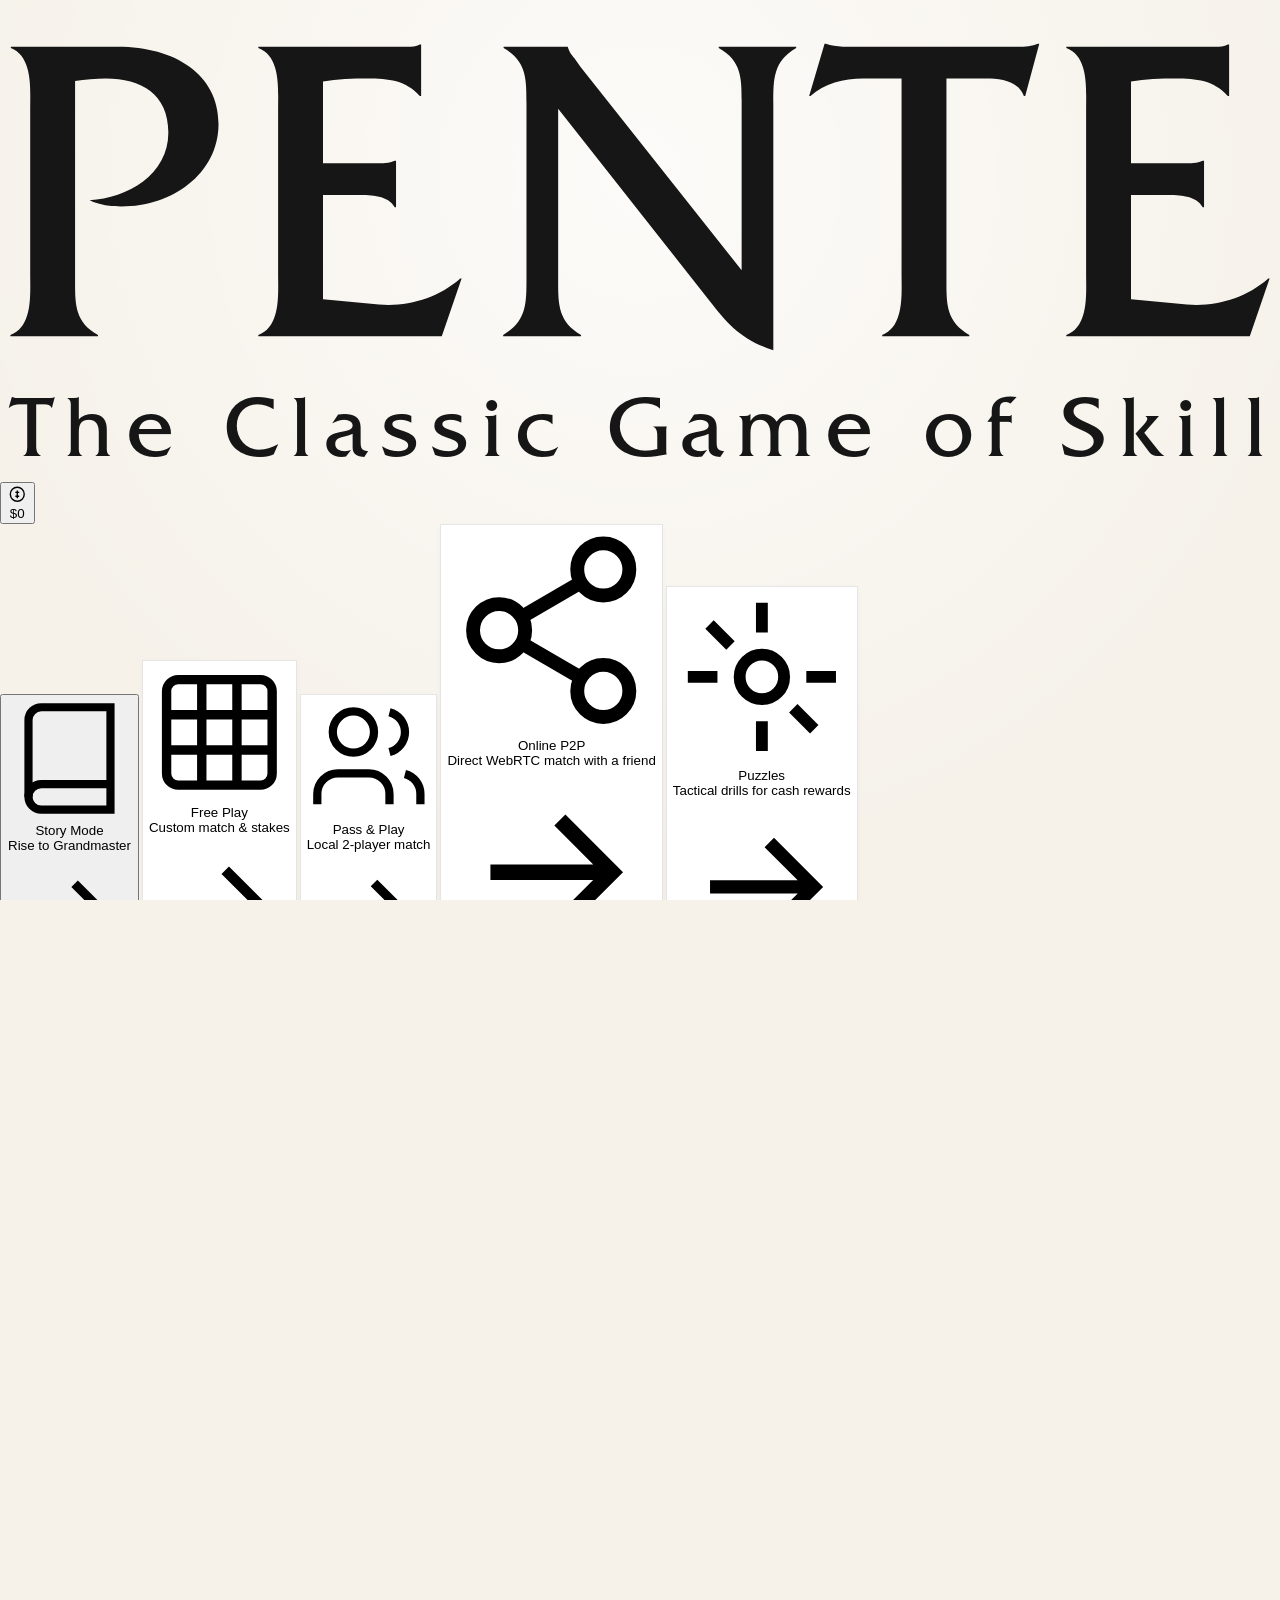
==== index.html @ 57a0c5a1 "Center tagline at logo width with slightly opened kerning" ====
<!DOCTYPE html>
<html lang="en">
<head>
  <meta charset="UTF-8" />
  <meta name="viewport" content="width=device-width, initial-scale=1.0, maximum-scale=1.0, user-scalable=no, viewport-fit=cover" />
  <title>Pente — 5-in-a-Row Strategy Game</title>
  <meta name="theme-color" content="#F6F2EA" />
  <meta name="mobile-web-app-capable" content="yes" />
  <meta name="apple-mobile-web-app-capable" content="yes" />
  <meta name="apple-mobile-web-app-status-bar-style" content="default" />
  <meta name="apple-mobile-web-app-title" content="Pente" />
  <link rel="manifest" href="./manifest.webmanifest" />
  <link rel="icon" type="image/png" sizes="192x192" href="./icons/icon-192.png" />
  <link rel="apple-touch-icon" sizes="180x180" href="./icons/apple-touch-icon.png" />
  <script src="https://cdn.tailwindcss.com/3.4.17"></script>
  <script src="https://unpkg.com/peerjs@1.5.4/dist/peerjs.min.js"></script>
  <link rel="preconnect" href="https://fonts.googleapis.com" />
  <link rel="preconnect" href="https://fonts.gstatic.com" crossorigin />
  <link href="https://fonts.googleapis.com/css2?family=Plus+Jakarta+Sans:wght@400;500;600;700&display=swap" rel="stylesheet" />
  <link rel="stylesheet" href="./styles/app.css" />
</head>
<body class="flex flex-col items-center justify-between">

  <!-- Home Menu Screen -->
  <div id="homeMenu" class="fixed inset-0 z-30 flex flex-col items-center justify-center p-5 overflow-y-auto">
    <div class="w-full max-w-md flex flex-col gap-6 my-auto">
      <div class="flex items-end justify-between pb-4 border-b border-[#161616]/10">
        <div class="inline-block">
          <h1 class="leading-none">
            <svg class="h-10 w-auto block text-[#161616]" viewBox="130 40 640 160" fill="currentColor" role="img" aria-label="PENTE">
              <path d="M135.42 44.87L135.42 45.53C146.42 49.93 145.1 65.99 145.1 75.89L145.1 158.83C145.1 168.73 146.42 185.01 135.2 188.97L135.2 189.63L178.98 189.63L178.98 188.97C167.32 182.37 167.54 173.57 167.54 161.25L167.54 62.03C172.6 61.15 177.66 60.71 182.94 60.71C200.54 60.71 214.18 68.41 214.18 87.77C214.18 108.89 193.72 120.55 174.8 121.65C179.86 124.07 185.36 124.73 190.86 124.73C215.72 124.73 239.26 108.67 239.26 83.37C239.26 58.73 217.48 44.87 188.88 44.87Z" />
              <path d="M291.5 119.01L307.78 119.01C314.6 119.01 323.84 118.79 327.36 125.17L328.02 125.17L328.02 101.85L327.36 101.85C324.72 103.17 321.2 103.17 317.68 103.17L291.5 103.17L291.5 62.25C298.54 60.93 306.24 60.71 313.94 60.71C324.06 60.71 333.08 61.59 339.9 69.51L340.56 69.51L340.56 43.77L339.9 43.77C337.04 45.31 333.3 44.87 329.56 44.87L259.16 44.87L259.16 45.53C270.38 49.71 269.06 65.77 269.06 75.89L269.06 158.83C269.06 168.73 270.38 185.01 259.16 188.97L259.16 189.63L350.9 189.63L360.8 160.81L360.14 160.81C349.14 170.49 333.96 175.11 319.44 173.79L291.5 171.15Z" />
              <path d="M409.08 75.89L484.54 171.59C494.22 184.13 501.04 191.39 516.66 196.67L516.66 73.25C516.66 60.93 516.66 52.13 528.1 45.53L528.1 44.87L489.38 44.87L489.38 45.53C501.04 52.13 500.82 60.93 500.82 73.25L500.82 156.63L420.3 54.99L417.22 50.59C415.68 48.83 414.8 47.73 413.92 45.09L413.92 44.87L381.8 44.87L381.8 45.53C393.24 52.13 393.24 60.93 393.24 73.25L393.24 161.03C393.24 173.35 393.24 182.15 381.58 188.97L381.58 189.63L420.52 189.63L420.52 188.97C408.86 182.15 409.08 173.35 409.08 161.03Z" />
              <path d="M603.22 60.71L623.02 60.71C630.28 60.71 639.08 61.81 641.94 69.51L642.6 69.51L649.64 43.33L648.98 43.33C646.12 44.65 642.6 44.87 638.86 44.87L551.3 44.87C548.44 44.43 545.58 44.43 542.94 43.33L542.28 43.33L534.58 69.51L535.24 69.51C542.06 63.13 551.96 60.71 561.42 60.71L580.78 60.71L580.78 158.83C580.78 168.73 582.1 184.79 571.1 188.97L571.1 189.63L614.66 189.63L614.66 188.97C603 182.15 603.22 173.57 603.22 161.03Z" />
              <path d="M695.5 119.01L711.78 119.01C718.6 119.01 727.84 118.79 731.36 125.17L732.02 125.17L732.02 101.85L731.36 101.85C728.72 103.17 725.2 103.17 721.68 103.17L695.5 103.17L695.5 62.25C702.54 60.93 710.24 60.71 717.94 60.71C728.06 60.71 737.08 61.59 743.9 69.51L744.56 69.51L744.56 43.77L743.9 43.77C741.04 45.31 737.3 44.87 733.56 44.87L663.16 44.87L663.16 45.53C674.38 49.71 673.06 65.77 673.06 75.89L673.06 158.83C673.06 168.73 674.38 185.01 663.16 188.97L663.16 189.63L754.9 189.63L764.8 160.81L764.14 160.81C753.14 170.49 737.96 175.11 723.44 173.79L695.5 171.15Z" />
            </svg>
          </h1>
          <svg class="w-full h-auto block mt-0.5 text-[#161616]" viewBox="0 0 640 46" aria-label="The Classic Game of Skill">
            <text x="320" y="35" text-anchor="middle" textLength="628" lengthAdjust="spacing" fill="currentColor" font-family="'Friz Quadrata Std', Georgia, serif" font-size="44" letter-spacing="1.2">The Classic Game of Skill</text>
          </svg>
        </div>
        <button id="btnHomeCoins" type="button" class="px-3.5 py-1.5 rounded-full bg-white border border-[#161616]/10 text-xs font-semibold text-[#161616] tabular-nums flex items-center gap-1.5 shadow-sm hover:border-[#161616]/25 transition">
          <svg class="w-3.5 h-3.5 text-[#B8873D]" viewBox="0 0 24 24" fill="none" stroke="currentColor" stroke-width="1.8"><circle cx="12" cy="12" r="9"/><path d="M12 7v10M9.5 9.5h5M9.5 14.5h5"/></svg>
          <span id="homeCoinsBalance">$0</span>
        </button>
      </div>

      <div class="grid grid-cols-1 gap-2.5">
        <button id="btnHomeStory" type="button" class="p-4 rounded-2xl bg-[#161616] text-white hover:bg-[#262626] text-left flex items-center justify-between gap-3 transition active:scale-[0.99] shadow-sm">
          <div class="flex items-center gap-3.5">
            <div class="w-10 h-10 rounded-xl bg-white/10 flex items-center justify-center shrink-0">
              <svg class="w-5 h-5" viewBox="0 0 24 24" fill="none" stroke="currentColor" stroke-width="1.6"><path d="M4 19.5A2.5 2.5 0 0 1 6.5 17H20"/><path d="M6.5 2H20v20H6.5A2.5 2.5 0 0 1 4 19.5v-15A2.5 2.5 0 0 1 6.5 2z"/></svg>
            </div>
            <div>
              <div class="text-sm font-semibold">Story Mode</div>
              <div class="text-xs text-white/65">Rise to Grandmaster</div>
            </div>
          </div>
          <svg class="w-4 h-4 text-white/70" viewBox="0 0 24 24" fill="none" stroke="currentColor" stroke-width="1.8"><path d="M5 12h14M13 6l6 6-6 6"/></svg>
        </button>

        <button id="btnHomeFreePlay" type="button" class="p-4 rounded-2xl editorial-card hover:border-[#161616]/25 text-left flex items-center justify-between gap-3 transition active:scale-[0.99]">
          <div class="flex items-center gap-3.5">
            <div class="w-10 h-10 rounded-xl bg-[#F6F2EA] border border-[#161616]/10 flex items-center justify-center shrink-0 text-[#161616]">
              <svg class="w-5 h-5" viewBox="0 0 24 24" fill="none" stroke="currentColor" stroke-width="1.6"><rect x="3" y="3" width="18" height="18" rx="2"/><path d="M9 3v18M15 3v18M3 9h18M3 15h18"/></svg>
            </div>
            <div>
              <div class="text-sm font-semibold text-[#161616]">Free Play</div>
              <div class="text-xs text-[#6E675F]">Custom match &amp; stakes</div>
            </div>
          </div>
          <svg class="w-4 h-4 text-[#6E675F]" viewBox="0 0 24 24" fill="none" stroke="currentColor" stroke-width="1.8"><path d="M5 12h14M13 6l6 6-6 6"/></svg>
        </button>

        <button id="btnHomeLocal2P" type="button" class="p-4 rounded-2xl editorial-card hover:border-[#161616]/25 text-left flex items-center justify-between gap-3 transition active:scale-[0.99]">
          <div class="flex items-center gap-3.5">
            <div class="w-10 h-10 rounded-xl bg-[#F6F2EA] border border-[#161616]/10 flex items-center justify-center shrink-0 text-[#161616]">
              <svg class="w-5 h-5" viewBox="0 0 24 24" fill="none" stroke="currentColor" stroke-width="1.6"><path d="M16 21v-2a4 4 0 0 0-4-4H6a4 4 0 0 0-4 4v2"/><circle cx="9" cy="7" r="4"/><path d="M22 21v-2a4 4 0 0 0-3-3.87"/><path d="M16 3.13a4 4 0 0 1 0 7.75"/></svg>
            </div>
            <div>
              <div class="text-sm font-semibold text-[#161616]">Pass &amp; Play</div>
              <div class="text-xs text-[#6E675F]">Local 2-player match</div>
            </div>
          </div>
          <svg class="w-4 h-4 text-[#6E675F]" viewBox="0 0 24 24" fill="none" stroke="currentColor" stroke-width="1.8"><path d="M5 12h14M13 6l6 6-6 6"/></svg>
        </button>

        <button id="btnHomeP2P" type="button" class="p-4 rounded-2xl editorial-card hover:border-[#161616]/25 text-left flex items-center justify-between gap-3 transition active:scale-[0.99]">
          <div class="flex items-center gap-3.5">
            <div class="w-10 h-10 rounded-xl bg-[#F6F2EA] border border-[#161616]/10 flex items-center justify-center shrink-0 text-[#161616]">
              <svg class="w-5 h-5" viewBox="0 0 24 24" fill="none" stroke="currentColor" stroke-width="1.6"><circle cx="18" cy="5" r="3"/><circle cx="6" cy="12" r="3"/><circle cx="18" cy="19" r="3"/><line x1="8.59" y1="13.51" x2="15.42" y2="17.49"/><line x1="15.41" y1="6.51" x2="8.59" y2="10.49"/></svg>
            </div>
            <div>
              <div class="text-sm font-semibold text-[#161616]">Online P2P</div>
              <div class="text-xs text-[#6E675F]">Direct WebRTC match with a friend</div>
            </div>
          </div>
          <svg class="w-4 h-4 text-[#6E675F]" viewBox="0 0 24 24" fill="none" stroke="currentColor" stroke-width="1.8"><path d="M5 12h14M13 6l6 6-6 6"/></svg>
        </button>

        <button id="btnHomePuzzles" type="button" class="p-4 rounded-2xl editorial-card hover:border-[#161616]/25 text-left flex items-center justify-between gap-3 transition active:scale-[0.99]">
          <div class="flex items-center gap-3.5">
            <div class="w-10 h-10 rounded-xl bg-[#F6F2EA] border border-[#161616]/10 flex items-center justify-center shrink-0 text-[#161616]">
              <svg class="w-5 h-5" viewBox="0 0 24 24" fill="none" stroke="currentColor" stroke-width="1.6"><circle cx="12" cy="12" r="3"/><path d="M12 2v4M12 18v4M4.93 4.93l2.83 2.83M16.24 16.24l2.83 2.83M2 12h4M18 12h4"/></svg>
            </div>
            <div>
              <div class="text-sm font-semibold text-[#161616]">Puzzles</div>
              <div class="text-xs text-[#6E675F]">Tactical drills for cash rewards</div>
            </div>
          </div>
          <svg class="w-4 h-4 text-[#6E675F]" viewBox="0 0 24 24" fill="none" stroke="currentColor" stroke-width="1.8"><path d="M5 12h14M13 6l6 6-6 6"/></svg>
        </button>

        <div class="grid grid-cols-2 gap-2.5">
          <button id="btnHomeShop" type="button" class="p-3.5 rounded-2xl editorial-card hover:border-[#161616]/25 text-left flex items-center gap-3 transition active:scale-[0.99]">
            <div class="w-9 h-9 rounded-xl bg-[#F6F2EA] border border-[#161616]/10 flex items-center justify-center shrink-0 text-[#161616]">
              <svg class="w-4 h-4" viewBox="0 0 24 24" fill="none" stroke="currentColor" stroke-width="1.6"><path d="M6 2L3 6v14a2 2 0 0 0 2 2h14a2 2 0 0 0 2-2V6l-3-4z"/><line x1="3" y1="6" x2="21" y2="6"/><path d="M16 10a4 4 0 0 1-8 0"/></svg>
            </div>
            <div class="min-w-0">
              <div class="text-sm font-semibold text-[#161616]">Store</div>
              <div class="text-xs text-[#6E675F] leading-snug">Beads &amp; boards</div>
            </div>
          </button>

          <button id="btnHomeAchievements" type="button" class="p-3.5 rounded-2xl editorial-card hover:border-[#161616]/25 text-left flex items-center gap-3 transition active:scale-[0.99]">
            <div class="w-9 h-9 rounded-xl bg-[#F6F2EA] border border-[#161616]/10 flex items-center justify-center shrink-0 text-[#161616]">
              <svg class="w-4 h-4" viewBox="0 0 24 24" fill="none" stroke="currentColor" stroke-width="1.6"><path d="M6 9H4.5a2.5 2.5 0 0 1 0-5H6M18 9h1.5a2.5 2.5 0 0 0 0-5H18"/><path d="M4 22h16"/><path d="M10 14.66V17c0 .55-.47.98-.97 1.21C7.85 18.75 7 20.24 7 22"/><path d="M14 14.66V17c0 .55.47.98.97 1.21C16.15 18.75 17 20.24 17 22"/><path d="M18 2H6v7a6 6 0 0 0 12 0V2Z"/></svg>
            </div>
            <div class="min-w-0">
              <div class="text-sm font-semibold text-[#161616]">Trophies</div>
              <div class="text-xs text-[#6E675F] leading-snug tabular-nums"><span id="homeAchCount">0/11</span> unlocked</div>
            </div>
          </button>
        </div>
      </div>

      <div class="flex items-center justify-center gap-4 pt-1 text-xs text-[#6E675F]">
        <button id="btnHomeRulesets" type="button" class="hover:text-[#161616] underline underline-offset-4">Optional Rulesets</button>
        <span>·</span>
        <button id="btnHomeRules" type="button" class="hover:text-[#161616] underline underline-offset-4">How to Play</button>
      </div>
    </div>
  </div>

  <!-- Main App Shell -->
  <div id="appShell" class="w-full max-w-xl h-[100dvh] flex flex-col justify-between px-4 pt-3 pb-3 sm:px-5 sm:py-4 gap-2">

    <!-- Editorial Header + Glass 5-Pip Capture Bar -->
    <header class="flex flex-col gap-2 shrink-0">
      <div class="flex items-center justify-between gap-2 pb-2 border-b border-[#161616]/10">
        <div class="flex items-center gap-2.5 min-w-0">
          <button id="btnGoHome" type="button" title="Home Menu" class="h-8 w-8 rounded-full bg-white border border-[#161616]/10 hover:border-[#161616]/30 flex items-center justify-center text-[#161616] active:scale-95 transition shrink-0">
            <svg class="w-4 h-4" viewBox="0 0 24 24" fill="none" stroke="currentColor" stroke-width="1.8"><path d="M15 18l-6-6 6-6"/></svg>
          </button>
          <svg class="h-6 w-auto block text-[#161616] shrink-0" viewBox="130 40 640 160" fill="currentColor" role="img" aria-label="PENTE">
            <path d="M135.42 44.87L135.42 45.53C146.42 49.93 145.1 65.99 145.1 75.89L145.1 158.83C145.1 168.73 146.42 185.01 135.2 188.97L135.2 189.63L178.98 189.63L178.98 188.97C167.32 182.37 167.54 173.57 167.54 161.25L167.54 62.03C172.6 61.15 177.66 60.71 182.94 60.71C200.54 60.71 214.18 68.41 214.18 87.77C214.18 108.89 193.72 120.55 174.8 121.65C179.86 124.07 185.36 124.73 190.86 124.73C215.72 124.73 239.26 108.67 239.26 83.37C239.26 58.73 217.48 44.87 188.88 44.87Z" />
            <path d="M291.5 119.01L307.78 119.01C314.6 119.01 323.84 118.79 327.36 125.17L328.02 125.17L328.02 101.85L327.36 101.85C324.72 103.17 321.2 103.17 317.68 103.17L291.5 103.17L291.5 62.25C298.54 60.93 306.24 60.71 313.94 60.71C324.06 60.71 333.08 61.59 339.9 69.51L340.56 69.51L340.56 43.77L339.9 43.77C337.04 45.31 333.3 44.87 329.56 44.87L259.16 44.87L259.16 45.53C270.38 49.71 269.06 65.77 269.06 75.89L269.06 158.83C269.06 168.73 270.38 185.01 259.16 188.97L259.16 189.63L350.9 189.63L360.8 160.81L360.14 160.81C349.14 170.49 333.96 175.11 319.44 173.79L291.5 171.15Z" />
            <path d="M409.08 75.89L484.54 171.59C494.22 184.13 501.04 191.39 516.66 196.67L516.66 73.25C516.66 60.93 516.66 52.13 528.1 45.53L528.1 44.87L489.38 44.87L489.38 45.53C501.04 52.13 500.82 60.93 500.82 73.25L500.82 156.63L420.3 54.99L417.22 50.59C415.68 48.83 414.8 47.73 413.92 45.09L413.92 44.87L381.8 44.87L381.8 45.53C393.24 52.13 393.24 60.93 393.24 73.25L393.24 161.03C393.24 173.35 393.24 182.15 381.58 188.97L381.58 189.63L420.52 189.63L420.52 188.97C408.86 182.15 409.08 173.35 409.08 161.03Z" />
            <path d="M603.22 60.71L623.02 60.71C630.28 60.71 639.08 61.81 641.94 69.51L642.6 69.51L649.64 43.33L648.98 43.33C646.12 44.65 642.6 44.87 638.86 44.87L551.3 44.87C548.44 44.43 545.58 44.43 542.94 43.33L542.28 43.33L534.58 69.51L535.24 69.51C542.06 63.13 551.96 60.71 561.42 60.71L580.78 60.71L580.78 158.83C580.78 168.73 582.1 184.79 571.1 188.97L571.1 189.63L614.66 189.63L614.66 188.97C603 182.15 603.22 173.57 603.22 161.03Z" />
            <path d="M695.5 119.01L711.78 119.01C718.6 119.01 727.84 118.79 731.36 125.17L732.02 125.17L732.02 101.85L731.36 101.85C728.72 103.17 725.2 103.17 721.68 103.17L695.5 103.17L695.5 62.25C702.54 60.93 710.24 60.71 717.94 60.71C728.06 60.71 737.08 61.59 743.9 69.51L744.56 69.51L744.56 43.77L743.9 43.77C741.04 45.31 737.3 44.87 733.56 44.87L663.16 44.87L663.16 45.53C674.38 49.71 673.06 65.77 673.06 75.89L673.06 158.83C673.06 168.73 674.38 185.01 663.16 188.97L663.16 189.63L754.9 189.63L764.8 160.81L764.14 160.81C753.14 170.49 737.96 175.11 723.44 173.79L695.5 171.15Z" />
          </svg>
        </div>

        <div class="flex items-center gap-2 shrink-0">
          <span class="text-xs font-medium tracking-wider text-[#6E675F] uppercase tabular-nums">MOVE <span id="moveCountBadge">1</span></span>
          <button id="btnShop" type="button" title="Store" class="h-7 px-2.5 rounded-full bg-white border border-[#161616]/10 hover:border-[#161616]/25 text-xs font-semibold text-[#161616] tabular-nums flex items-center gap-1 transition">
            <span id="pointsBalance">$0</span>
          </button>
          <button id="btnSettings" type="button" title="Options &amp; Rules" class="h-8 w-8 rounded-full bg-white border border-[#161616]/10 hover:border-[#161616]/30 flex items-center justify-center text-[#161616] transition">
            <svg class="w-4 h-4" viewBox="0 0 24 24" fill="none" stroke="currentColor" stroke-width="1.7"><circle cx="12" cy="12" r="3"/><path d="M19.4 15a1.65 1.65 0 0 0 .33 1.82l.06.06a2 2 0 1 1-2.83 2.83l-.06-.06a1.65 1.65 0 0 0-1.82-.33 1.65 1.65 0 0 0-1 1.51V21a2 2 0 1 1-4 0v-.09A1.65 1.65 0 0 0 9 19.4a1.65 1.65 0 0 0-1.82.33l-.06.06a2 2 0 1 1-2.83-2.83l.06-.06a1.65 1.65 0 0 0 .33-1.82 1.65 1.65 0 0 0-1.51-1H3a2 2 0 1 1 0-4h.09A1.65 1.65 0 0 0 4.6 9a1.65 1.65 0 0 0-.33-1.82l-.06-.06a2 2 0 1 1 2.83-2.83l.06.06a1.65 1.65 0 0 0 1.82.33H9a1.65 1.65 0 0 0 1-1.51V3a2 2 0 1 1 4 0v.09a1.65 1.65 0 0 0 1 1.51 1.65 1.65 0 0 0 1.82-.33l.06-.06a2 2 0 1 1 2.83 2.83l-.06.06a1.65 1.65 0 0 0-.33 1.82V9a1.65 1.65 0 0 0 1.51 1H21a2 2 0 1 1 0 4h-.09a1.65 1.65 0 0 0-1.51 1z"/></svg>
          </button>
          <button id="btnStory" type="button" class="hidden">Story</button>
          <button id="btnRules" type="button" class="hidden">Rules</button>
        </div>
      </div>

      <!-- Clean Glass 5-Pip Capture Bar -->
      <div id="matchPlayersStrip" class="flex items-center justify-between gap-2 py-0.5">
        <div id="cardHuman" class="flex items-center gap-2 transition-opacity">
          <div id="humanStoneBadge" class="w-3.5 h-3.5 rounded-full shrink-0 border border-black/15 shadow-sm"></div>
          <span id="humanNameLabel" class="text-xs font-semibold text-[#161616]">You</span>
          <span id="humanTurnTag" class="hidden w-1.5 h-1.5 rounded-full bg-emerald-600"></span>
          <div id="humanPips" class="flex items-center gap-1 shrink-0"></div>
          <span class="text-xs font-medium text-[#6E675F] tabular-nums"><span id="humanCapCount">0</span>/5</span>
        </div>

        <div id="cardAI" class="flex items-center gap-2 transition-opacity">
          <div id="aiPips" class="flex items-center gap-1 shrink-0"></div>
          <span class="text-xs font-medium text-[#6E675F] tabular-nums"><span id="aiCapCount">0</span>/5</span>
          <span id="aiTurnTag" class="hidden w-1.5 h-1.5 rounded-full bg-amber-600"></span>
          <div id="aiStoneBadge" class="w-3.5 h-3.5 rounded-full shrink-0 border border-black/15 shadow-sm"></div>
          <span id="aiNameLabel" class="text-xs font-semibold text-[#161616] truncate max-w-[72px]">Jake</span>
          <img id="aiAvatarImg" src="" alt="Opponent" class="w-6 h-6 rounded-full object-cover border border-[#161616]/15 shrink-0" />
        </div>
      </div>

      <!-- Compact Match Subtitle & Dialogue -->
      <div id="aiDialogueBox" class="flex items-center justify-between gap-2 text-[11px] text-[#6E675F] leading-snug px-0.5">
        <div class="truncate"><span id="aiDialogueSpeaker" class="font-semibold text-[#161616]">Jake:</span> <span id="aiDialogueText">"Let's play!"</span></div>
        <span id="modeSubtitle" class="shrink-0 font-medium text-[#6E675F]">vs Jake</span>
      </div>

      <!-- Story Chapter Banner -->
      <div id="storyBanner" class="hidden px-3 py-1.5 rounded-xl bg-white border border-[#161616]/10 flex items-center justify-between gap-2">
        <div class="flex items-center gap-2 min-w-0">
          <span id="storyChapterBadge" class="text-[11px] font-bold uppercase tracking-wider px-2 py-0.5 rounded-full bg-[#161616] text-white shrink-0">Ch. 1</span>
          <span id="storyChapterTitle" class="text-xs font-semibold text-[#161616] truncate"></span>
          <span id="storyChapterLine" class="hidden"></span>
        </div>
        <button id="btnExitStory" type="button" class="text-[11px] font-medium text-[#6E675F] hover:text-[#161616] shrink-0">Exit</button>
      </div>

      <!-- Puzzle Mode Bar -->
      <div id="puzzleBar" class="hidden px-3 py-2 rounded-xl bg-white border border-[#161616]/10 flex items-center justify-between gap-2">
        <div class="min-w-0">
          <div id="puzzleBarTitle" class="text-xs font-semibold text-[#161616]">Puzzle</div>
          <div id="puzzleBarPrompt" class="text-xs text-[#6E675F] leading-snug">Find the winning move.</div>
        </div>
        <button id="btnOpenPuzzleList" type="button" class="px-2.5 py-1 rounded-lg bg-[#161616] text-white text-xs font-medium shrink-0">Puzzles</button>
      </div>

      <!-- Mentor Coach Panel -->
      <div id="mentorPanel" class="hidden px-3 py-2 rounded-xl bg-white border border-[#161616]/10 flex items-center justify-between gap-2">
        <div class="min-w-0">
          <div class="flex items-center gap-1.5">
            <span id="mentorLevelBadge" class="text-[10px] font-bold uppercase tracking-wider px-1.5 py-0.5 rounded bg-[#EDE7DC] text-[#161616]">Coach</span>
            <span id="mentorHeadline" class="text-xs font-semibold text-[#161616] truncate">Coach Active</span>
          </div>
          <p id="mentorAdvice" class="text-xs text-[#6E675F] leading-snug mt-0.5">Tap an intersection to see feedback.</p>
        </div>
        <div class="flex items-center gap-1.5 shrink-0">
          <button id="btnMentorOverlay" type="button" class="px-2 py-1 rounded-lg bg-[#F6F2EA] border border-[#161616]/10 text-[11px] font-medium text-[#161616]">Hide ★</button>
          <button id="btnMentorDrill" type="button" class="px-2 py-1 rounded-lg bg-[#161616] text-white text-[11px] font-medium">Drill</button>
        </div>
      </div>
    </header>

    <!-- Board Viewport (Hero) -->
    <main id="boardContainer" class="flex-1 min-h-0 flex items-center justify-center relative">
      <div id="boardWrapper" class="board-wrapper">
        <canvas id="penteCanvas"></canvas>
      </div>

      <!-- Floating Status Toast -->
      <div id="statusToast" class="pointer-events-none absolute top-2 left-1/2 -translate-x-1/2 px-3.5 py-1.5 rounded-full bg-[#161616]/90 text-white text-xs font-medium shadow-lg opacity-0 transition-opacity duration-200 whitespace-nowrap">
        Ready
      </div>
    </main>

    <!-- Footer: Confirm Bar + Floating Pill Dock -->
    <footer class="shrink-0 flex flex-col items-center gap-2 pb-0.5">
      <div id="confirmBar" class="hidden w-full items-center justify-between gap-2 bg-white border border-[#161616]/12 rounded-2xl px-3.5 py-2 shadow-sm">
        <span id="confirmCoordLabel" class="text-xs font-medium text-[#161616] tabular-nums">Selected: J10</span>
        <div class="flex items-center gap-2">
          <button id="btnCancelPreview" type="button" class="px-3 py-1.5 rounded-full bg-[#F6F2EA] text-xs font-medium text-[#161616]">Cancel</button>
          <button id="btnConfirmMove" type="button" class="px-4 py-1.5 rounded-full bg-[#161616] text-xs font-semibold text-white">Place Bead</button>
        </div>
      </div>

      <div class="floating-dock w-full max-w-md rounded-full px-3 py-1.5 flex items-center justify-between gap-1">
        <button id="btnUndo" type="button" class="flex-1 py-1.5 rounded-full hover:bg-[#F6F2EA] disabled:opacity-35 flex flex-col items-center justify-center gap-0.5 text-[#161616] transition active:scale-95">
          <svg class="w-4 h-4" viewBox="0 0 24 24" fill="none" stroke="currentColor" stroke-width="1.7"><path d="M9 14L4 9l5-5"/><path d="M4 9h10.5a5.5 5.5 0 0 1 5.5 5.5v0a5.5 5.5 0 0 1-5.5 5.5H11"/></svg>
          <span class="text-[11px] font-medium leading-none">Undo</span>
        </button>

        <button id="btnHint" type="button" class="flex-1 py-1.5 rounded-full hover:bg-[#F6F2EA] disabled:opacity-35 flex flex-col items-center justify-center gap-0.5 text-[#161616] transition active:scale-95">
          <svg class="w-4 h-4" viewBox="0 0 24 24" fill="none" stroke="currentColor" stroke-width="1.7"><path d="M9 18h6M10 22h4M12 2a7 7 0 0 0-4 12.75c.65.47 1 1.2 1 2v.25h6v-.25c0-.8.35-1.53 1-2A7 7 0 0 0 12 2z"/></svg>
          <span class="text-[11px] font-medium leading-none">Hint</span>
        </button>

        <button id="btnZoom" type="button" class="flex-1 py-1.5 rounded-full hover:bg-[#F6F2EA] flex flex-col items-center justify-center gap-0.5 text-[#161616] transition active:scale-95">
          <svg id="zoomIcon" class="w-4 h-4" viewBox="0 0 24 24" fill="none" stroke="currentColor" stroke-width="1.7"><circle cx="11" cy="11" r="7"/><path d="m21 21-4.35-4.35M11 8v6M8 11h6"/></svg>
          <span class="text-[11px] font-medium leading-none">Zoom <span id="zoomLabel" class="hidden">1×</span></span>
        </button>

        <button id="btnMentor" type="button" class="flex-1 py-1.5 rounded-full hover:bg-[#F6F2EA] flex flex-col items-center justify-center gap-0.5 text-[#161616] transition active:scale-95">
          <svg class="w-4 h-4" viewBox="0 0 24 24" fill="none" stroke="currentColor" stroke-width="1.7"><path d="M21 11.5a8.38 8.38 0 0 1-.9 3.8 8.5 8.5 0 0 1-7.6 4.7 8.38 8.38 0 0 1-3.8-.9L3 21l1.9-5.7a8.38 8.38 0 0 1-.9-3.8 8.5 8.5 0 0 1 4.7-7.6 8.38 8.38 0 0 1 3.8-.9h.5a8.48 8.48 0 0 1 8 8v.5z"/></svg>
          <span class="text-[11px] font-medium leading-none">Coach</span>
        </button>

        <button id="btnNewGame" type="button" class="px-5 py-2.5 rounded-full bg-[#161616] hover:bg-[#2C2C2C] text-white text-xs font-semibold transition active:scale-95 shrink-0">
          New
        </button>
      </div>
    </footer>
  </div>

  <!-- Game Over Modal -->
  <div id="gameOverModal" class="hidden fixed inset-0 z-40 modal-backdrop items-center justify-center p-4">
    <div class="w-full max-w-sm modal-sheet rounded-3xl p-6 text-center space-y-4">
      <div id="winBadgeIcon" class="text-2xl font-display text-[#161616]"></div>
      <div>
        <h2 id="winTitle" class="font-display text-2xl font-bold text-[#161616]">Victory</h2>
        <p id="winReason" class="text-xs text-[#6E675F] mt-1"></p>
      </div>
      <div id="winQuoteBox" class="flex items-center gap-3 p-3 rounded-2xl bg-white border border-[#161616]/10 text-left">
        <img id="winAvatarImg" src="" alt="Opponent" class="w-10 h-10 rounded-full object-cover border border-[#161616]/15 shrink-0" />
        <p id="winCharQuote" class="text-xs italic text-[#3F3A34] leading-snug"></p>
      </div>
      <div class="grid grid-cols-3 gap-2 text-center">
        <div class="p-2.5 rounded-xl bg-white border border-[#161616]/10">
          <div class="text-[11px] text-[#6E675F]">Moves</div>
          <div id="statMoves" class="text-base font-bold text-[#161616] tabular-nums mt-0.5">0</div>
        </div>
        <div class="p-2.5 rounded-xl bg-white border border-[#161616]/10">
          <div class="text-[11px] text-[#6E675F]">Your Caps</div>
          <div id="statHumanCaps" class="text-base font-bold text-[#161616] tabular-nums mt-0.5">0</div>
        </div>
        <div class="p-2.5 rounded-xl bg-white border border-[#161616]/10">
          <div class="text-[11px] text-[#6E675F]">Opp Caps</div>
          <div id="statAICaps" class="text-base font-bold text-[#161616] tabular-nums mt-0.5">0</div>
        </div>
      </div>
      <div class="flex items-center gap-2 pt-1">
        <button id="btnReviewBoard" type="button" class="h-10 px-3.5 rounded-full bg-white border border-[#161616]/15 text-xs font-semibold text-[#161616]">Board</button>
        <button id="btnPlayAgain" type="button" class="flex-1 h-10 rounded-full bg-white border border-[#161616]/15 text-xs font-semibold text-[#161616]">Rematch</button>
        <button id="btnBackToProgress" type="button" class="flex-1 h-10 rounded-full bg-[#161616] text-xs font-semibold text-white">Menu</button>
        <button id="btnNextChapter" type="button" class="hidden"></button>
      </div>
    </div>
  </div>

  <!-- Match Setup Modal -->
  <div id="setupModal" class="hidden fixed inset-0 z-40 modal-backdrop items-center justify-center p-4">
    <div class="w-full max-w-md max-h-[90dvh] modal-sheet rounded-3xl p-5 flex flex-col gap-4 overflow-y-auto scroll-thin">
      <div class="flex items-center justify-between">
        <h2 class="font-display text-xl font-bold text-[#161616]">Match Setup</h2>
        <button id="btnCloseSetup" type="button" class="w-8 h-8 rounded-full bg-white border border-[#161616]/10 text-[#161616] flex items-center justify-center">✕</button>
      </div>

      <div class="space-y-2">
        <div class="text-xs font-semibold uppercase tracking-wider text-[#6E675F]">Opponent</div>
        <div id="aiTierList" class="grid grid-cols-1 gap-2">
          <button type="button" data-tier="novice" class="ai-tier-btn p-3 rounded-xl border border-[#161616]/10 bg-white text-left flex items-center justify-between transition">
            <div>
              <div class="text-xs font-semibold text-[#161616]">Jake · Novice</div>
              <div class="text-xs text-[#6E675F]">Assistant Dishwasher</div>
            </div>
            <span class="rounded-full px-2.5 py-0.5 text-[11px] font-semibold bg-[#F6F2EA] text-[#161616]">+$25 / -$10</span>
          </button>
          <button type="button" data-tier="amateur" class="ai-tier-btn p-3 rounded-xl border border-[#161616]/10 bg-white text-left flex items-center justify-between transition">
            <div>
              <div class="text-xs font-semibold text-[#161616]">Danny · Amateur</div>
              <div class="text-xs text-[#6E675F]">Campus Regular</div>
            </div>
            <span class="rounded-full px-2.5 py-0.5 text-[11px] font-semibold bg-[#F6F2EA] text-[#161616]">Unlock $75</span>
          </button>
          <button type="button" data-tier="club" class="ai-tier-btn p-3 rounded-xl border border-[#161616]/10 bg-white text-left flex items-center justify-between transition">
            <div>
              <div class="text-xs font-semibold text-[#161616]">Clara · Club</div>
              <div class="text-xs text-[#6E675F]">Parlor Strategist</div>
            </div>
            <span class="rounded-full px-2.5 py-0.5 text-[11px] font-semibold bg-[#F6F2EA] text-[#161616]">Unlock $150</span>
          </button>
          <button type="button" data-tier="expert" class="ai-tier-btn p-3 rounded-xl border border-[#161616]/10 bg-white text-left flex items-center justify-between transition">
            <div>
              <div class="text-xs font-semibold text-[#161616]">Viktor · Expert</div>
              <div class="text-xs text-[#6E675F]">Regional Finalist</div>
            </div>
            <span class="rounded-full px-2.5 py-0.5 text-[11px] font-semibold bg-[#F6F2EA] text-[#161616]">Unlock $280</span>
          </button>
          <button type="button" data-tier="master" class="ai-tier-btn p-3 rounded-xl border border-[#161616]/10 bg-white text-left flex items-center justify-between transition">
            <div>
              <div class="text-xs font-semibold text-[#161616]">Elena · Grandmaster</div>
              <div class="text-xs text-[#6E675F]">World Champion</div>
            </div>
            <span class="rounded-full px-2.5 py-0.5 text-[11px] font-semibold bg-[#F6F2EA] text-[#161616]">Unlock $450</span>
          </button>
        </div>
      </div>

      <div class="space-y-2">
        <div class="text-xs font-semibold uppercase tracking-wider text-[#6E675F]">Your Color</div>
        <div class="grid grid-cols-2 gap-2">
          <button id="btnSideBlack" type="button" class="p-2.5 rounded-xl border border-[#161616] bg-[#EDE7DC] text-xs font-semibold text-[#161616]">Player 1 (First)</button>
          <button id="btnSideWhite" type="button" class="p-2.5 rounded-xl border border-[#161616]/10 bg-white text-xs font-semibold text-[#161616]">Player 2 (Second)</button>
        </div>
      </div>

      <div class="space-y-2 text-xs">
        <div class="text-xs font-semibold uppercase tracking-wider text-[#6E675F]">Options &amp; Rulesets</div>
        <label class="flex items-center justify-between p-2.5 rounded-xl bg-white border border-[#161616]/10 cursor-pointer">
          <span class="font-medium text-[#161616]">Coach Hints</span>
          <input id="chkMentorMode" type="checkbox" class="accent-[#161616] w-4 h-4" />
        </label>
        <label class="flex items-center justify-between p-2.5 rounded-xl bg-white border border-[#161616]/10 cursor-pointer">
          <span class="font-medium text-[#161616]">Confirm Before Placing</span>
          <input id="chkConfirmMode" type="checkbox" class="accent-[#161616] w-4 h-4" />
        </label>
        <label class="flex items-center justify-between p-2.5 rounded-xl bg-white border border-[#161616]/10 cursor-pointer">
          <span class="font-medium text-[#161616]">Tournament Opening Rule</span>
          <input id="chkTournament" type="checkbox" class="accent-[#161616] w-4 h-4" />
        </label>
        <label class="flex items-center justify-between p-2.5 rounded-xl bg-white border border-[#161616]/10 cursor-pointer">
          <span class="font-medium text-[#161616]">Adjacent Placement Only</span>
          <input id="chkAdjacentOnly" type="checkbox" class="accent-[#161616] w-4 h-4" />
        </label>
        <label class="flex items-center justify-between p-2.5 rounded-xl bg-white border border-[#161616]/10 cursor-pointer">
          <span class="font-medium text-[#161616]">Keryo-Pente (2 or 3 Captures)</span>
          <input id="chkKeryo" type="checkbox" class="accent-[#161616] w-4 h-4" />
        </label>
        <label class="flex items-center justify-between p-2.5 rounded-xl bg-white border border-[#161616]/10 cursor-pointer">
          <span class="font-medium text-[#161616]">Gomoku (No Captures)</span>
          <input id="chkNoCaptures" type="checkbox" class="accent-[#161616] w-4 h-4" />
        </label>
      </div>

      <div class="flex items-center justify-between gap-2 pt-1">
        <button id="btnSound" type="button" class="px-3.5 py-2 rounded-full bg-white border border-[#161616]/15 text-xs font-medium text-[#161616]">Sound: On</button>
        <button id="btnSetupRules" type="button" class="px-3.5 py-2 rounded-full bg-white border border-[#161616]/15 text-xs font-medium text-[#161616]">Rules</button>
        <button id="btnApplyStart" type="button" class="flex-1 py-2.5 rounded-full bg-[#161616] text-white text-xs font-semibold">Start Match</button>
      </div>
    </div>
  </div>

  <!-- Rules Modal -->
  <div id="rulesModal" class="hidden fixed inset-0 z-50 modal-backdrop items-center justify-center p-4">
    <div class="w-full max-w-md max-h-[85dvh] modal-sheet rounded-3xl p-5 flex flex-col gap-4 overflow-y-auto scroll-thin">
      <div class="flex items-center justify-between">
        <h2 class="font-display text-xl font-bold text-[#161616]">How to Play Pente</h2>
        <button id="btnCloseRules" type="button" class="w-8 h-8 rounded-full bg-white border border-[#161616]/10 text-[#161616] flex items-center justify-center">✕</button>
      </div>
      <div class="space-y-3 text-xs text-[#3F3A34] leading-relaxed">
        <p><strong class="text-[#161616]">Objective:</strong> Win by placing <strong>5 or more</strong> beads in an unbroken line (horizontal, vertical, or diagonal), or by capturing <strong>5 pairs</strong> (10 beads) of your opponent's stones.</p>
        <p><strong class="text-[#161616]">Opening:</strong> The first player places the opening bead on the center point (J10). Players then alternate placing one bead per turn on any open intersection.</p>
        <p><strong class="text-[#161616]">Captures:</strong> Trap exactly two adjacent opponent beads between two of your own along any line (<code>X · O · O · X</code>) to remove them from the board. Multiple pairs can be captured in a single move.</p>
      </div>
      <button id="btnGotItRules" type="button" class="w-full py-2.5 rounded-full bg-[#161616] text-white text-xs font-semibold">Got It</button>
    </div>
  </div>

  <!-- Store Modal -->
  <div id="shopModal" class="hidden fixed inset-0 z-40 modal-backdrop items-center justify-center p-4">
    <div class="w-full max-w-md max-h-[88dvh] modal-sheet rounded-3xl p-5 flex flex-col gap-3">
      <div class="flex items-center justify-between">
        <div>
          <h2 class="font-display text-xl font-bold text-[#161616]">Store</h2>
          <p class="text-xs text-[#6E675F]">Balance: <span id="shopPointsDisplay" class="font-semibold text-[#161616] tabular-nums">$0</span></p>
        </div>
        <button id="btnCloseShop" type="button" class="w-8 h-8 rounded-full bg-white border border-[#161616]/10 text-[#161616] flex items-center justify-center">✕</button>
      </div>
      <div class="flex items-center gap-1 overflow-x-auto pb-1">
        <button type="button" data-shoptab="opponents" class="shop-tab-btn px-3 py-1.5 rounded-full text-xs font-semibold whitespace-nowrap">Rivals</button>
        <button type="button" data-shoptab="beads" class="shop-tab-btn px-3 py-1.5 rounded-full text-xs font-semibold whitespace-nowrap">Beads</button>
        <button type="button" data-shoptab="boards" class="shop-tab-btn px-3 py-1.5 rounded-full text-xs font-semibold whitespace-nowrap">Boards</button>
        <button type="button" data-shoptab="puzzles" class="shop-tab-btn px-3 py-1.5 rounded-full text-xs font-semibold whitespace-nowrap">Puzzles</button>
        <button type="button" data-shoptab="achievements" class="shop-tab-btn px-3 py-1.5 rounded-full text-xs font-semibold whitespace-nowrap">Trophies</button>
      </div>
      <div id="shopBody" class="flex-1 overflow-y-auto scroll-thin space-y-2 pr-0.5"></div>
    </div>
  </div>

  <!-- Story Modal -->
  <div id="storyModal" class="hidden fixed inset-0 z-40 modal-backdrop items-center justify-center p-4">
    <div class="w-full max-w-md max-h-[88dvh] modal-sheet rounded-3xl p-5 flex flex-col gap-3">
      <div class="flex items-center justify-between">
        <div>
          <h2 class="font-display text-xl font-bold text-[#161616]">Story Mode</h2>
          <p class="text-xs text-[#6E675F]">Balance: <span id="storyCoinsDisplay" class="font-semibold text-[#161616] tabular-nums">$0</span></p>
        </div>
        <button id="btnCloseStory" type="button" class="w-8 h-8 rounded-full bg-white border border-[#161616]/10 text-[#161616] flex items-center justify-center">✕</button>
      </div>
      <div id="storyChapterList" class="flex-1 overflow-y-auto scroll-thin space-y-1.5 pr-0.5"></div>
      <div class="grid grid-cols-2 gap-2 pt-1">
        <button id="btnModeFreePlay" type="button" class="py-2 rounded-full bg-white border border-[#161616]/15 text-xs font-semibold text-[#161616]">Free Play</button>
        <button id="btnModeDrills" type="button" class="py-2 rounded-full bg-white border border-[#161616]/15 text-xs font-semibold text-[#161616]">Practice Drill</button>
      </div>
    </div>
  </div>

  <!-- Puzzles Modal -->
  <div id="puzzlesModal" class="hidden fixed inset-0 z-40 modal-backdrop items-center justify-center p-4">
    <div class="w-full max-w-md max-h-[88dvh] modal-sheet rounded-3xl p-5 flex flex-col gap-3">
      <div class="flex items-center justify-between">
        <div>
          <h2 class="font-display text-xl font-bold text-[#161616]">Tactical Puzzles</h2>
          <p class="text-xs text-[#6E675F]">Balance: <span id="puzzlesCoinsDisplay" class="font-semibold text-[#161616] tabular-nums">$0</span></p>
        </div>
        <button id="btnClosePuzzles" type="button" class="w-8 h-8 rounded-full bg-white border border-[#161616]/10 text-[#161616] flex items-center justify-center">✕</button>
      </div>
      <div id="puzzlesBody" class="flex-1 overflow-y-auto scroll-thin space-y-2.5 pr-0.5"></div>
    </div>
  </div>

  <!-- Story Intro Beats Modal -->
  <div id="storyIntroModal" class="hidden fixed inset-0 z-40 modal-backdrop items-center justify-center p-4">
    <div class="w-full max-w-md modal-sheet rounded-3xl p-6 space-y-4">
      <div class="flex items-center justify-between">
        <span id="introChapterBadge" class="text-[11px] font-bold uppercase tracking-wider px-2.5 py-0.5 rounded-full bg-[#161616] text-white">Chapter 1</span>
        <button id="btnSkipIntro" type="button" class="text-xs font-medium text-[#6E675F] hover:text-[#161616]">Skip</button>
      </div>
      <h3 id="introChapterTitle" class="font-display text-xl font-bold text-[#161616]"></h3>
      <div class="flex items-start gap-3 p-3.5 rounded-2xl bg-white border border-[#161616]/10">
        <img id="introAvatarImg" src="" alt="Speaker" class="w-12 h-12 rounded-full object-cover border border-[#161616]/15 shrink-0" />
        <div class="min-w-0">
          <div class="text-xs font-bold text-[#161616]"><span id="introSpeaker"></span> <span id="introSubtitle" class="font-normal text-[#6E675F]"></span></div>
          <p id="introBeatText" class="text-xs text-[#3F3A34] leading-relaxed mt-1"></p>
        </div>
      </div>
      <div class="flex items-center justify-between pt-1">
        <div id="introDots" class="flex items-center gap-1.5"></div>
        <button id="btnIntroNext" type="button" class="px-5 py-2 rounded-full bg-[#161616] text-white text-xs font-semibold">Next →</button>
      </div>
    </div>
  </div>

  <!-- Achievement Popup Toast -->
  <div id="achievementPopup" class="pointer-events-none fixed top-4 left-1/2 -translate-x-1/2 z-50 opacity-0 -translate-y-4 transition-all duration-300 bg-[#161616] text-white px-4 py-2.5 rounded-full shadow-xl flex items-center gap-2.5">
    <span id="achPopIcon" class="text-sm"></span>
    <div class="text-xs">
      <span id="achPopName" class="font-semibold"></span>
      <span id="achPopReward" class="ml-1.5 text-amber-300 font-semibold tabular-nums"></span>
    </div>
  </div>

  <!-- Achievements Modal -->
  <div id="achievementsModal" class="hidden fixed inset-0 z-40 modal-backdrop items-center justify-center p-4">
    <div class="w-full max-w-md max-h-[88dvh] modal-sheet rounded-3xl p-5 flex flex-col gap-3">
      <div class="flex items-center justify-between">
        <div>
          <h2 class="font-display text-xl font-bold text-[#161616]">Trophies (<span id="achModalCount">0/11</span>)</h2>
          <p class="text-xs text-[#6E675F]">Balance: <span id="achCoinsDisplay" class="font-semibold text-[#161616] tabular-nums">$0</span></p>
        </div>
        <button id="btnCloseAchievements" type="button" class="w-8 h-8 rounded-full bg-white border border-[#161616]/10 text-[#161616] flex items-center justify-center">✕</button>
      </div>
      <div id="achievementsBody" class="flex-1 overflow-y-auto scroll-thin space-y-2 pr-0.5"></div>
    </div>
  </div>

  <!-- Online P2P WebRTC Modal -->
  <div id="p2pModal" class="hidden fixed inset-0 z-40 modal-backdrop items-center justify-center p-4">
    <div class="w-full max-w-md max-h-[90dvh] modal-sheet rounded-3xl p-5 flex flex-col gap-4 overflow-y-auto scroll-thin">
      <div class="flex items-center justify-between">
        <div>
          <h2 class="font-display text-xl font-bold text-[#161616]">Online P2P</h2>
          <p id="p2pStatusText" class="text-xs text-[#6E675F]">Direct peer-to-peer via WebRTC</p>
        </div>
        <button id="btnCloseP2P" type="button" class="w-8 h-8 rounded-full bg-white border border-[#161616]/10 text-[#161616] flex items-center justify-center">✕</button>
      </div>

      <div class="grid grid-cols-2 gap-1.5 p-1 rounded-full bg-[#EDE7DC]">
        <button id="btnP2PTabHost" type="button" class="py-1.5 rounded-full text-xs font-semibold bg-[#161616] text-white transition">Create Room</button>
        <button id="btnP2PTabJoin" type="button" class="py-1.5 rounded-full text-xs font-semibold text-[#6E675F] transition">Join Room</button>
      </div>

      <!-- Host Flow -->
      <div id="p2pHostPane" class="space-y-3">
        <button id="btnP2PCreateRoom" type="button" class="w-full py-2.5 rounded-full bg-[#161616] text-white text-xs font-semibold">Create 6-Char Room</button>
        <div id="p2pRoomBox" class="hidden space-y-3">
          <div class="p-4 rounded-2xl bg-white border border-[#161616]/10 text-center space-y-1">
            <div class="text-[11px] font-semibold uppercase tracking-wider text-[#6E675F]">Room Code</div>
            <div id="p2pRoomCodeText" class="font-mono text-2xl font-bold tracking-[0.22em] text-[#161616]">------</div>
            <div class="text-[11px] text-[#6E675F]">Share this code or link — match starts automatically</div>
          </div>
          <div class="grid grid-cols-2 gap-2">
            <button id="btnP2PCopyLink" type="button" class="py-2.5 rounded-full bg-[#161616] text-white text-xs font-semibold">Copy Invite Link</button>
            <button id="btnP2PCopyCode" type="button" class="py-2.5 rounded-full bg-white border border-[#161616]/15 text-xs font-semibold text-[#161616]">Copy Code</button>
          </div>
        </div>
      </div>

      <!-- Join Flow -->
      <div id="p2pJoinPane" class="hidden space-y-3">
        <div class="space-y-1.5">
          <div class="text-[11px] font-semibold uppercase tracking-wider text-[#6E675F]">Enter 6-Char Room Code or Invite Link</div>
          <input id="p2pRoomInput" type="text" placeholder="e.g. K7M4P2" autocomplete="off" autocapitalize="characters" class="w-full px-3.5 py-2.5 rounded-xl bg-white border border-[#161616]/15 text-sm text-[#161616] font-mono tracking-wider uppercase" />
        </div>
        <button id="btnP2PJoinRoom" type="button" class="w-full py-2.5 rounded-full bg-[#161616] text-white text-xs font-semibold">Join &amp; Play</button>
      </div>
    </div>
  </div>

  <script type="module" src="./src/main.js"></script>
</body>
</html>
---- styles/app.css ----
@font-face {
  font-family: 'Friz Quadrata Std';
  font-style: normal;
  font-weight: 500;
  font-display: swap;
  src: url('../assets/friz-quadrata-std-webfont/friz-quadrata-std-medium-5870338ec7ef8.woff') format('woff');
}

@font-face {
  font-family: 'Friz Quadrata Std';
  font-style: normal;
  font-weight: 700;
  font-display: swap;
  src: url('../assets/friz-quadrata-std-webfont/friz-quadrata-std-bold-587034a220f9f.woff') format('woff');
}

:root {
  --bg-app: #F6F2EA;
  --bg-surface: #FFFFFF;
  --bg-subtle: #EDE7DC;
  --ink: #161616;
  --ink-muted: #6E675F;
  --hairline: rgba(22, 22, 22, 0.11);
  --accent-brass: #B8873D;
}

* {
  box-sizing: border-box;
  -webkit-tap-highlight-color: transparent;
  -webkit-touch-callout: none;
  user-select: none;
}

html, body {
  margin: 0;
  padding: 0;
  width: 100%;
  height: 100dvh;
  overflow: hidden;
  overscroll-behavior: none;
  background-color: var(--bg-app);
  background-image: radial-gradient(circle at 50% 0%, rgba(255, 255, 255, 0.55), transparent 65%);
  color: var(--ink);
  font-family: 'Plus Jakarta Sans', -apple-system, BlinkMacSystemFont, 'Segoe UI', Roboto, sans-serif;
  -webkit-font-smoothing: antialiased;
}

body {
  padding-top: env(safe-area-inset-top, 0px);
  padding-right: env(safe-area-inset-right, 0px);
  padding-bottom: env(safe-area-inset-bottom, 0px);
  padding-left: env(safe-area-inset-left, 0px);
}

#homeMenu {
  background-color: var(--bg-app);
  background-image: radial-gradient(circle at 50% 15%, rgba(255, 255, 255, 0.7), transparent 60%);
  padding-top: max(1rem, env(safe-area-inset-top, 0px));
  padding-bottom: max(1rem, env(safe-area-inset-bottom, 0px));
}

.font-display {
  font-family: 'Friz Quadrata Std', 'Ibarra Real Nova', Georgia, serif;
}

.tabular-nums {
  font-variant-numeric: tabular-nums;
}

.board-wrapper {
  position: relative;
  touch-action: none;
  box-shadow:
    0 20px 44px -14px rgba(24, 18, 12, 0.32),
    0 4px 14px -4px rgba(24, 18, 12, 0.18),
    0 0 0 1px rgba(22, 22, 22, 0.08);
  border-radius: 6px;
  overflow: hidden;
  background: #4B3322;
}

canvas#penteCanvas {
  display: block;
  width: 100%;
  height: 100%;
  touch-action: none;
  cursor: pointer;
}

/* Photoreal Glass Effect Capture Pips */
.pip {
  width: 15px;
  height: 15px;
  border-radius: 9999px;
  position: relative;
  transition: transform 0.25s cubic-bezier(0.34, 1.56, 0.64, 1), box-shadow 0.25s ease, opacity 0.2s ease;
}

.pip-empty {
  background: radial-gradient(circle at 35% 30%, rgba(255, 255, 255, 0.85) 0%, rgba(235, 229, 218, 0.55) 60%, rgba(205, 196, 182, 0.45) 100%);
  border: 1px solid rgba(22, 22, 22, 0.18);
  box-shadow:
    inset 0 1px 2px rgba(255, 255, 255, 0.9),
    inset 0 -1px 2px rgba(22, 22, 22, 0.08),
    0 1px 2px rgba(22, 22, 22, 0.06);
}

.pip-glass-filled {
  transform: scale(1.06);
}

.floating-dock {
  background: rgba(255, 255, 255, 0.94);
  backdrop-filter: blur(14px);
  -webkit-backdrop-filter: blur(14px);
  border: 1px solid rgba(22, 22, 22, 0.08);
  box-shadow:
    0 12px 32px -8px rgba(22, 18, 14, 0.16),
    0 2px 8px -2px rgba(22, 18, 14, 0.08);
}

.editorial-card {
  background: var(--bg-surface);
  border: 1px solid var(--hairline);
  box-shadow: 0 2px 8px -2px rgba(22, 18, 14, 0.05);
}

.modal-backdrop {
  background: rgba(22, 19, 15, 0.45);
  backdrop-filter: blur(8px);
  -webkit-backdrop-filter: blur(8px);
}

.modal-sheet {
  background: var(--bg-app);
  border: 1px solid var(--hairline);
  box-shadow: 0 24px 60px -12px rgba(20, 16, 12, 0.35);
}

.scroll-thin::-webkit-scrollbar {
  width: 5px;
}

.scroll-thin::-webkit-scrollbar-thumb {
  background: rgba(22, 22, 22, 0.16);
  border-radius: 9999px;
}
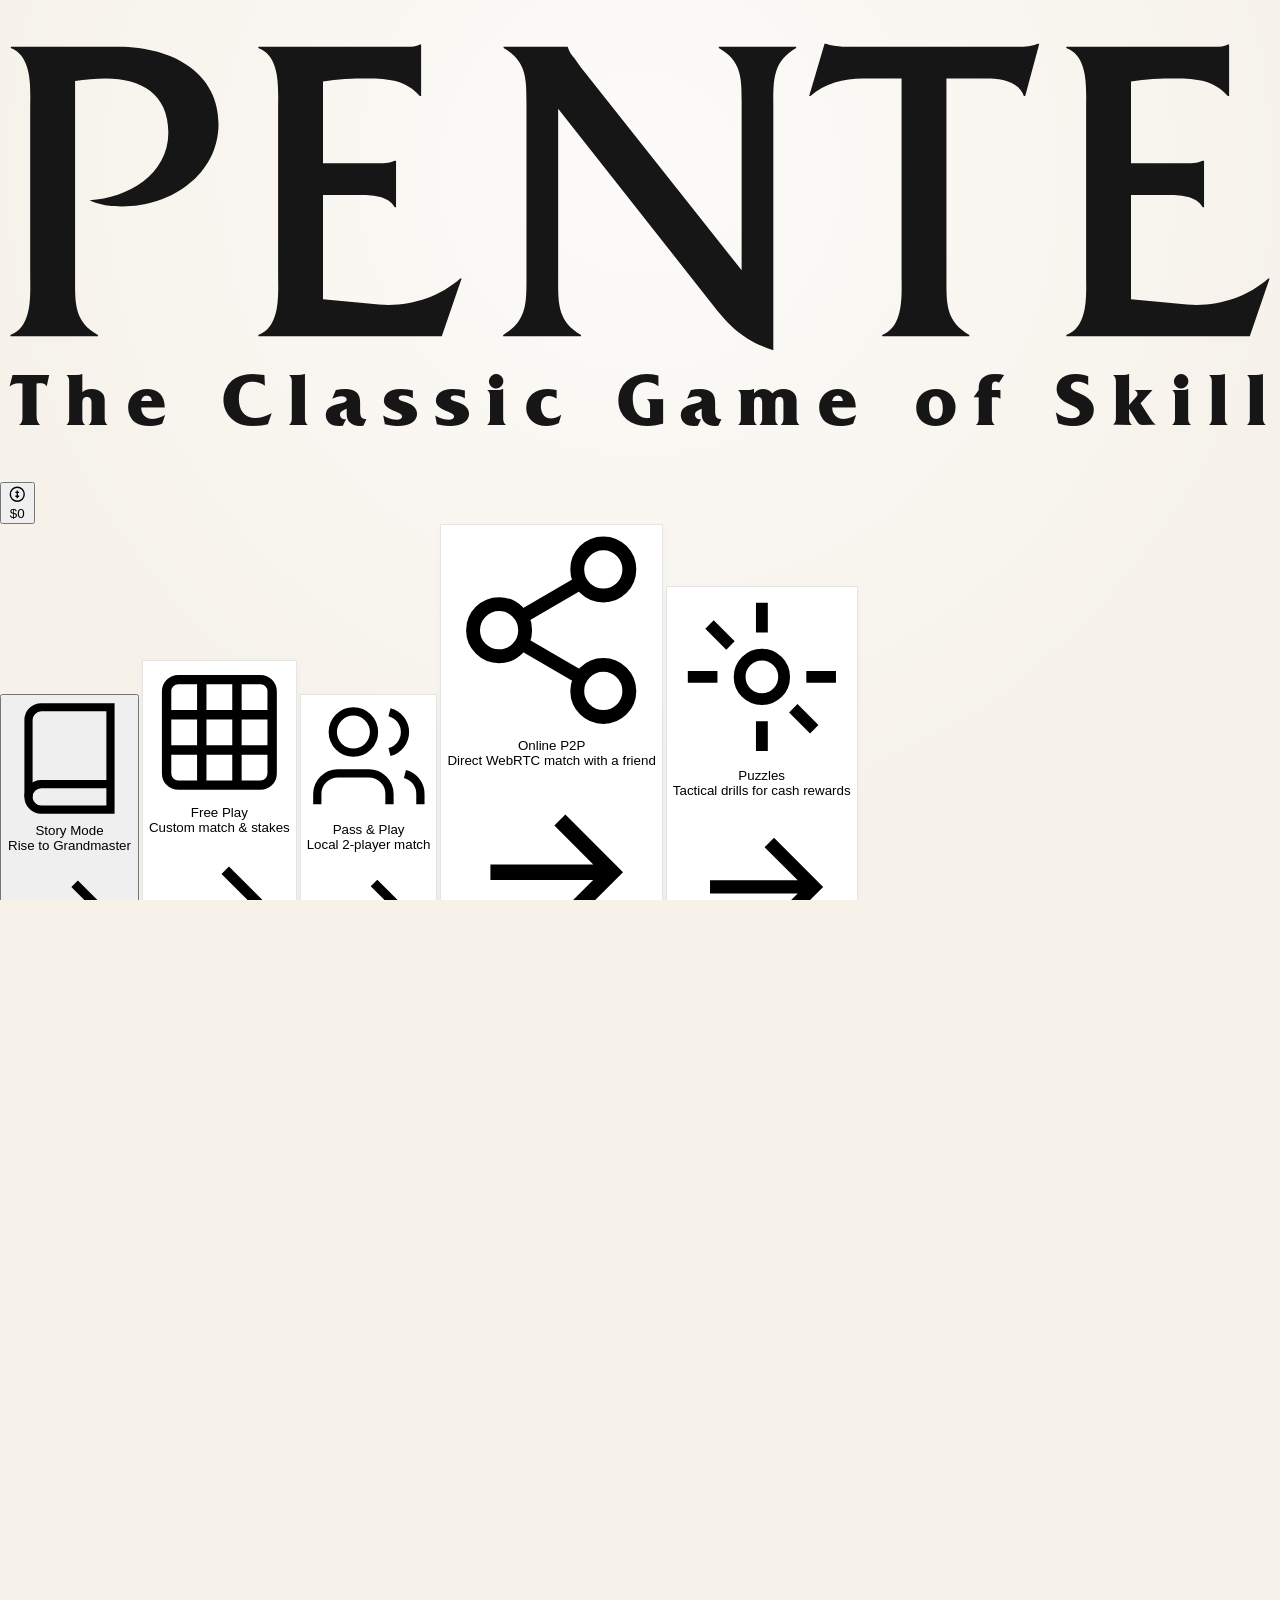
==== commit 9b468535: "Combine PENTE wordmark and tagline into one unified SVG lockup" ====
--- a/index.html
+++ b/index.html
@@ -25,19 +25,17 @@
   <div id="homeMenu" class="fixed inset-0 z-30 flex flex-col items-center justify-center p-5 overflow-y-auto">
     <div class="w-full max-w-md flex flex-col gap-6 my-auto">
       <div class="flex items-end justify-between pb-4 border-b border-[#161616]/10">
-        <div class="inline-block">
+        <div>
           <h1 class="leading-none">
-            <svg class="h-10 w-auto block text-[#161616]" viewBox="130 40 640 160" fill="currentColor" role="img" aria-label="PENTE">
+            <svg class="h-14 w-auto block text-[#161616]" viewBox="130 40 640 208" fill="currentColor" role="img" aria-label="PENTE — The Classic Game of Skill">
               <path d="M135.42 44.87L135.42 45.53C146.42 49.93 145.1 65.99 145.1 75.89L145.1 158.83C145.1 168.73 146.42 185.01 135.2 188.97L135.2 189.63L178.98 189.63L178.98 188.97C167.32 182.37 167.54 173.57 167.54 161.25L167.54 62.03C172.6 61.15 177.66 60.71 182.94 60.71C200.54 60.71 214.18 68.41 214.18 87.77C214.18 108.89 193.72 120.55 174.8 121.65C179.86 124.07 185.36 124.73 190.86 124.73C215.72 124.73 239.26 108.67 239.26 83.37C239.26 58.73 217.48 44.87 188.88 44.87Z" />
               <path d="M291.5 119.01L307.78 119.01C314.6 119.01 323.84 118.79 327.36 125.17L328.02 125.17L328.02 101.85L327.36 101.85C324.72 103.17 321.2 103.17 317.68 103.17L291.5 103.17L291.5 62.25C298.54 60.93 306.24 60.71 313.94 60.71C324.06 60.71 333.08 61.59 339.9 69.51L340.56 69.51L340.56 43.77L339.9 43.77C337.04 45.31 333.3 44.87 329.56 44.87L259.16 44.87L259.16 45.53C270.38 49.71 269.06 65.77 269.06 75.89L269.06 158.83C269.06 168.73 270.38 185.01 259.16 188.97L259.16 189.63L350.9 189.63L360.8 160.81L360.14 160.81C349.14 170.49 333.96 175.11 319.44 173.79L291.5 171.15Z" />
               <path d="M409.08 75.89L484.54 171.59C494.22 184.13 501.04 191.39 516.66 196.67L516.66 73.25C516.66 60.93 516.66 52.13 528.1 45.53L528.1 44.87L489.38 44.87L489.38 45.53C501.04 52.13 500.82 60.93 500.82 73.25L500.82 156.63L420.3 54.99L417.22 50.59C415.68 48.83 414.8 47.73 413.92 45.09L413.92 44.87L381.8 44.87L381.8 45.53C393.24 52.13 393.24 60.93 393.24 73.25L393.24 161.03C393.24 173.35 393.24 182.15 381.58 188.97L381.58 189.63L420.52 189.63L420.52 188.97C408.86 182.15 409.08 173.35 409.08 161.03Z" />
               <path d="M603.22 60.71L623.02 60.71C630.28 60.71 639.08 61.81 641.94 69.51L642.6 69.51L649.64 43.33L648.98 43.33C646.12 44.65 642.6 44.87 638.86 44.87L551.3 44.87C548.44 44.43 545.58 44.43 542.94 43.33L542.28 43.33L534.58 69.51L535.24 69.51C542.06 63.13 551.96 60.71 561.42 60.71L580.78 60.71L580.78 158.83C580.78 168.73 582.1 184.79 571.1 188.97L571.1 189.63L614.66 189.63L614.66 188.97C603 182.15 603.22 173.57 603.22 161.03Z" />
               <path d="M695.5 119.01L711.78 119.01C718.6 119.01 727.84 118.79 731.36 125.17L732.02 125.17L732.02 101.85L731.36 101.85C728.72 103.17 725.2 103.17 721.68 103.17L695.5 103.17L695.5 62.25C702.54 60.93 710.24 60.71 717.94 60.71C728.06 60.71 737.08 61.59 743.9 69.51L744.56 69.51L744.56 43.77L743.9 43.77C741.04 45.31 737.3 44.87 733.56 44.87L663.16 44.87L663.16 45.53C674.38 49.71 673.06 65.77 673.06 75.89L673.06 158.83C673.06 168.73 674.38 185.01 663.16 188.97L663.16 189.63L754.9 189.63L764.8 160.81L764.14 160.81C753.14 170.49 737.96 175.11 723.44 173.79L695.5 171.15Z" />
+              <text x="450" y="234" text-anchor="middle" textLength="629" lengthAdjust="spacing" fill="currentColor" font-family="'Friz Quadrata Std', Georgia, serif" font-size="38" letter-spacing="1.2">The Classic Game of Skill</text>
             </svg>
           </h1>
-          <svg class="w-full h-auto block mt-0.5 text-[#161616]" viewBox="0 0 640 46" aria-label="The Classic Game of Skill">
-            <text x="320" y="35" text-anchor="middle" textLength="628" lengthAdjust="spacing" fill="currentColor" font-family="'Friz Quadrata Std', Georgia, serif" font-size="44" letter-spacing="1.2">The Classic Game of Skill</text>
-          </svg>
         </div>
         <button id="btnHomeCoins" type="button" class="px-3.5 py-1.5 rounded-full bg-white border border-[#161616]/10 text-xs font-semibold text-[#161616] tabular-nums flex items-center gap-1.5 shadow-sm hover:border-[#161616]/25 transition">
           <svg class="w-3.5 h-3.5 text-[#B8873D]" viewBox="0 0 24 24" fill="none" stroke="currentColor" stroke-width="1.8"><circle cx="12" cy="12" r="9"/><path d="M12 7v10M9.5 9.5h5M9.5 14.5h5"/></svg>
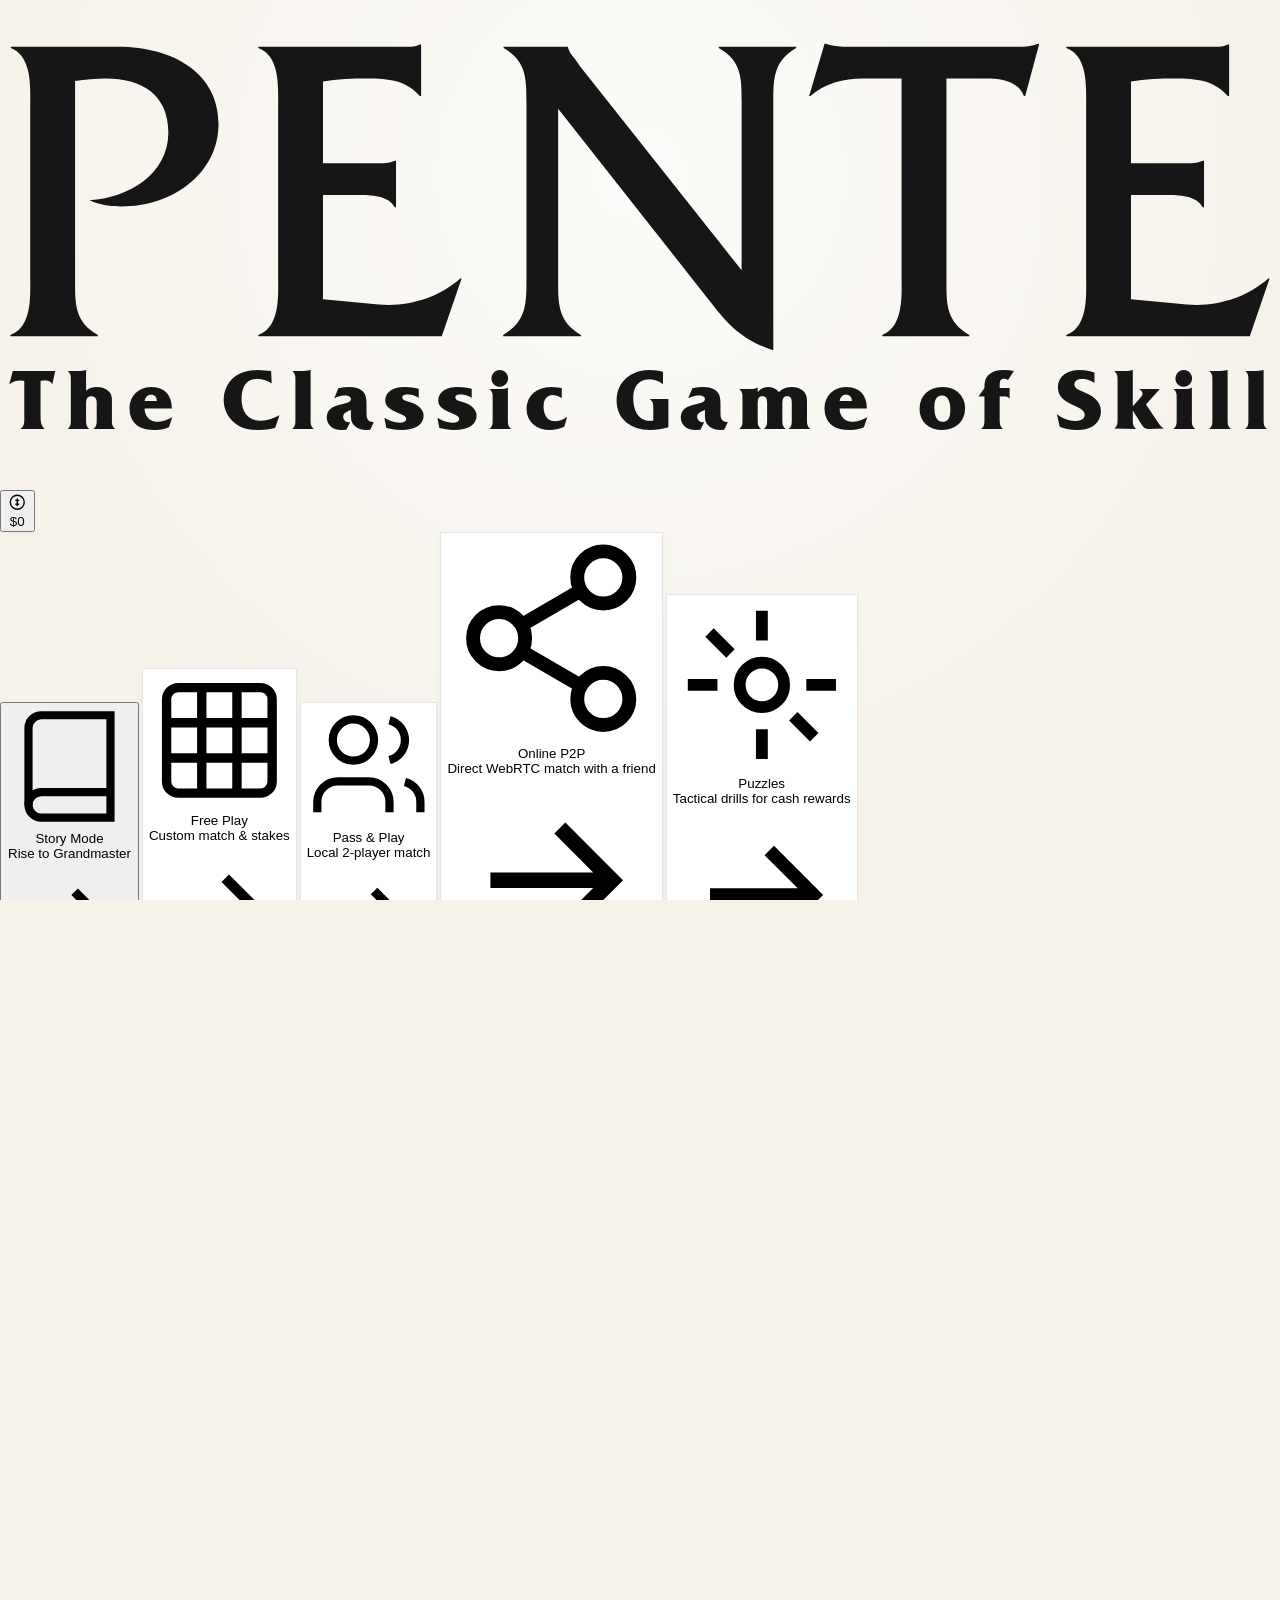
==== commit 54402501: "Increase tagline font size with tighter kerning in lockup" ====
--- a/index.html
+++ b/index.html
@@ -27,13 +27,13 @@
       <div class="flex items-end justify-between pb-4 border-b border-[#161616]/10">
         <div>
           <h1 class="leading-none">
-            <svg class="h-14 w-auto block text-[#161616]" viewBox="130 40 640 208" fill="currentColor" role="img" aria-label="PENTE — The Classic Game of Skill">
+            <svg class="h-14 w-auto block text-[#161616]" viewBox="130 40 640 212" fill="currentColor" role="img" aria-label="PENTE — The Classic Game of Skill">
               <path d="M135.42 44.87L135.42 45.53C146.42 49.93 145.1 65.99 145.1 75.89L145.1 158.83C145.1 168.73 146.42 185.01 135.2 188.97L135.2 189.63L178.98 189.63L178.98 188.97C167.32 182.37 167.54 173.57 167.54 161.25L167.54 62.03C172.6 61.15 177.66 60.71 182.94 60.71C200.54 60.71 214.18 68.41 214.18 87.77C214.18 108.89 193.72 120.55 174.8 121.65C179.86 124.07 185.36 124.73 190.86 124.73C215.72 124.73 239.26 108.67 239.26 83.37C239.26 58.73 217.48 44.87 188.88 44.87Z" />
               <path d="M291.5 119.01L307.78 119.01C314.6 119.01 323.84 118.79 327.36 125.17L328.02 125.17L328.02 101.85L327.36 101.85C324.72 103.17 321.2 103.17 317.68 103.17L291.5 103.17L291.5 62.25C298.54 60.93 306.24 60.71 313.94 60.71C324.06 60.71 333.08 61.59 339.9 69.51L340.56 69.51L340.56 43.77L339.9 43.77C337.04 45.31 333.3 44.87 329.56 44.87L259.16 44.87L259.16 45.53C270.38 49.71 269.06 65.77 269.06 75.89L269.06 158.83C269.06 168.73 270.38 185.01 259.16 188.97L259.16 189.63L350.9 189.63L360.8 160.81L360.14 160.81C349.14 170.49 333.96 175.11 319.44 173.79L291.5 171.15Z" />
               <path d="M409.08 75.89L484.54 171.59C494.22 184.13 501.04 191.39 516.66 196.67L516.66 73.25C516.66 60.93 516.66 52.13 528.1 45.53L528.1 44.87L489.38 44.87L489.38 45.53C501.04 52.13 500.82 60.93 500.82 73.25L500.82 156.63L420.3 54.99L417.22 50.59C415.68 48.83 414.8 47.73 413.92 45.09L413.92 44.87L381.8 44.87L381.8 45.53C393.24 52.13 393.24 60.93 393.24 73.25L393.24 161.03C393.24 173.35 393.24 182.15 381.58 188.97L381.58 189.63L420.52 189.63L420.52 188.97C408.86 182.15 409.08 173.35 409.08 161.03Z" />
               <path d="M603.22 60.71L623.02 60.71C630.28 60.71 639.08 61.81 641.94 69.51L642.6 69.51L649.64 43.33L648.98 43.33C646.12 44.65 642.6 44.87 638.86 44.87L551.3 44.87C548.44 44.43 545.58 44.43 542.94 43.33L542.28 43.33L534.58 69.51L535.24 69.51C542.06 63.13 551.96 60.71 561.42 60.71L580.78 60.71L580.78 158.83C580.78 168.73 582.1 184.79 571.1 188.97L571.1 189.63L614.66 189.63L614.66 188.97C603 182.15 603.22 173.57 603.22 161.03Z" />
               <path d="M695.5 119.01L711.78 119.01C718.6 119.01 727.84 118.79 731.36 125.17L732.02 125.17L732.02 101.85L731.36 101.85C728.72 103.17 725.2 103.17 721.68 103.17L695.5 103.17L695.5 62.25C702.54 60.93 710.24 60.71 717.94 60.71C728.06 60.71 737.08 61.59 743.9 69.51L744.56 69.51L744.56 43.77L743.9 43.77C741.04 45.31 737.3 44.87 733.56 44.87L663.16 44.87L663.16 45.53C674.38 49.71 673.06 65.77 673.06 75.89L673.06 158.83C673.06 168.73 674.38 185.01 663.16 188.97L663.16 189.63L754.9 189.63L764.8 160.81L764.14 160.81C753.14 170.49 737.96 175.11 723.44 173.79L695.5 171.15Z" />
-              <text x="450" y="234" text-anchor="middle" textLength="629" lengthAdjust="spacing" fill="currentColor" font-family="'Friz Quadrata Std', Georgia, serif" font-size="38" letter-spacing="1.2">The Classic Game of Skill</text>
+              <text x="450" y="236" text-anchor="middle" textLength="629" lengthAdjust="spacing" fill="currentColor" font-family="'Friz Quadrata Std', Georgia, serif" font-size="44" letter-spacing="0.2">The Classic Game of Skill</text>
             </svg>
           </h1>
         </div>
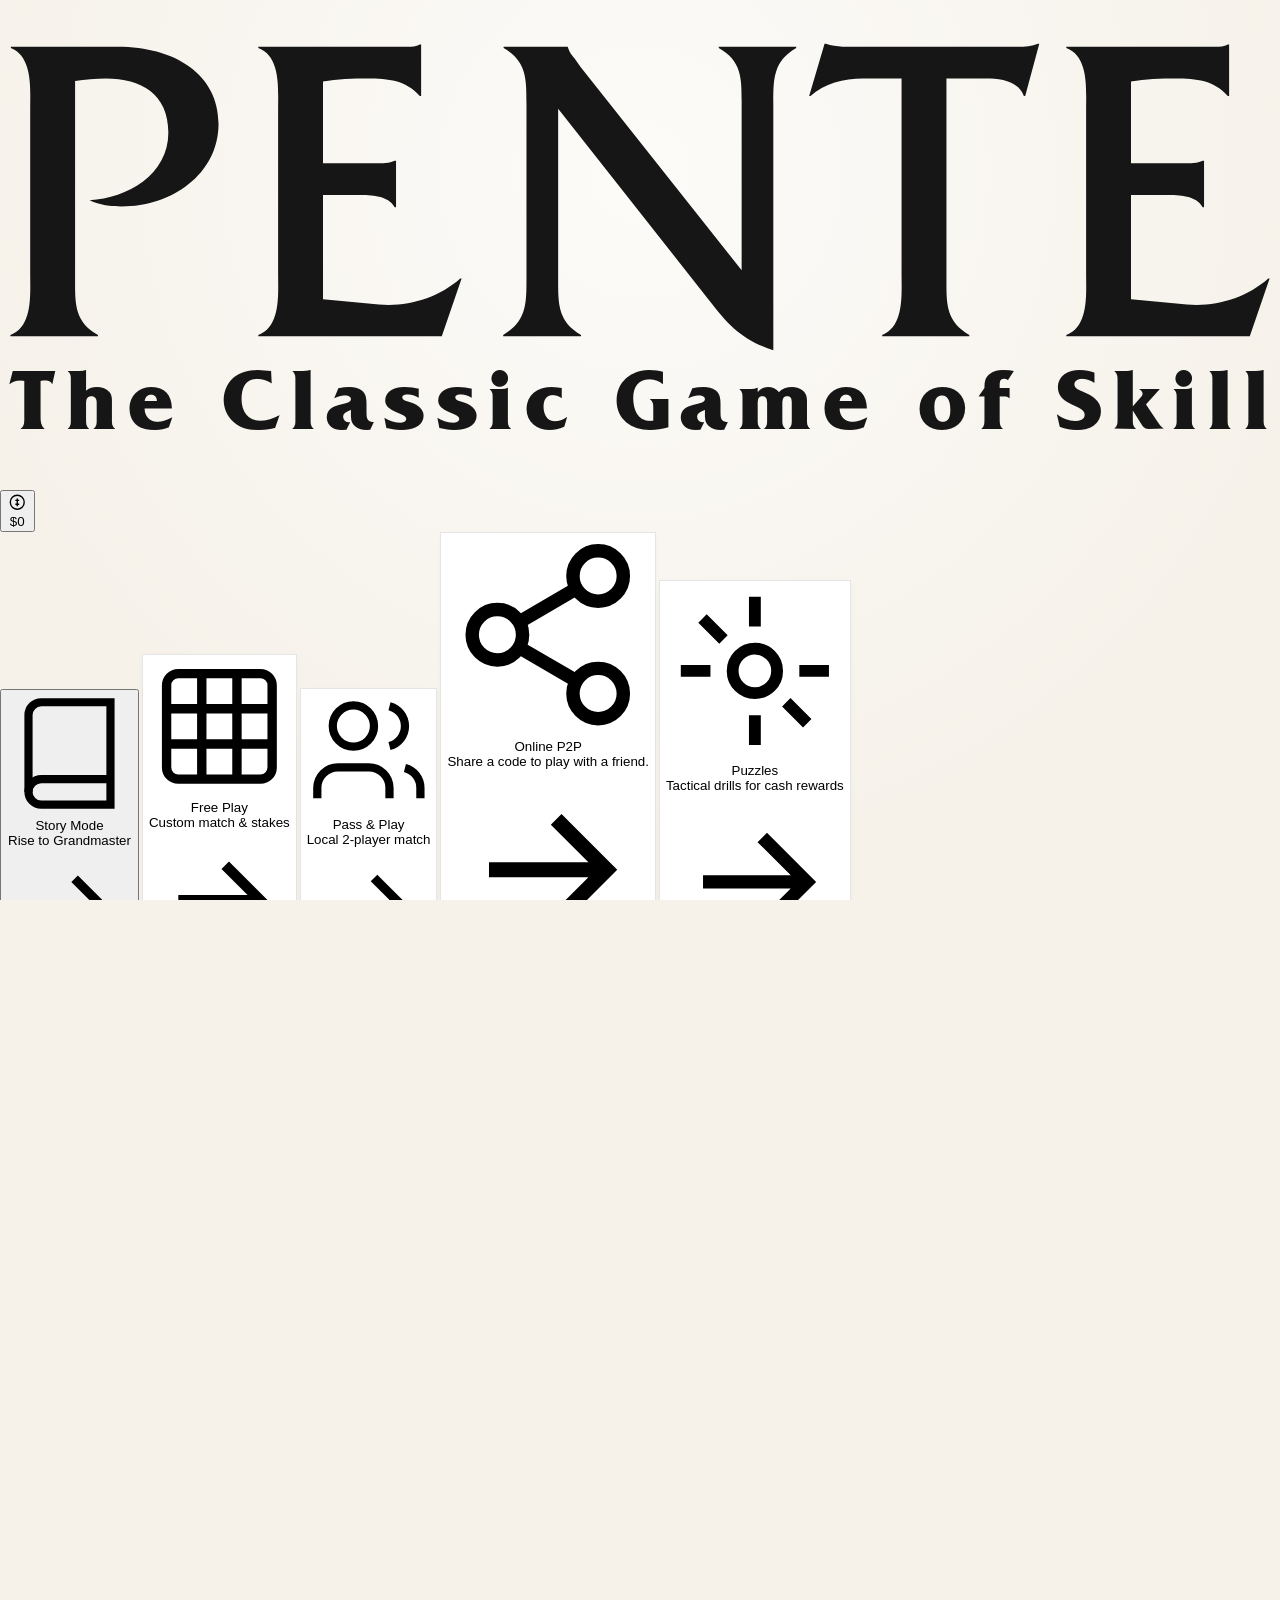
==== commit da1a8ffe: "Update Online P2P subheader copy" ====
--- a/index.html
+++ b/index.html
@@ -37,16 +37,16 @@
             </svg>
           </h1>
         </div>
-        <button id="btnHomeCoins" type="button" class="px-3.5 py-1.5 rounded-full bg-white border border-[#161616]/10 text-xs font-semibold text-[#161616] tabular-nums flex items-center gap-1.5 shadow-sm hover:border-[#161616]/25 transition">
+        <button id="btnHomeCoins" type="button" class="px-3.5 py-1.5 rounded-[6px] bg-white border border-[#161616]/10 text-xs font-semibold text-[#161616] tabular-nums flex items-center gap-1.5 shadow-sm hover:border-[#161616]/25 transition">
           <svg class="w-3.5 h-3.5 text-[#B8873D]" viewBox="0 0 24 24" fill="none" stroke="currentColor" stroke-width="1.8"><circle cx="12" cy="12" r="9"/><path d="M12 7v10M9.5 9.5h5M9.5 14.5h5"/></svg>
           <span id="homeCoinsBalance">$0</span>
         </button>
       </div>
 
       <div class="grid grid-cols-1 gap-2.5">
-        <button id="btnHomeStory" type="button" class="p-4 rounded-2xl bg-[#161616] text-white hover:bg-[#262626] text-left flex items-center justify-between gap-3 transition active:scale-[0.99] shadow-sm">
+        <button id="btnHomeStory" type="button" class="p-4 rounded bg-[#161616] text-white hover:bg-[#262626] text-left flex items-center justify-between gap-3 transition active:scale-[0.99] shadow-sm">
           <div class="flex items-center gap-3.5">
-            <div class="w-10 h-10 rounded-xl bg-white/10 flex items-center justify-center shrink-0">
+            <div class="w-10 h-10 rounded-[3px] bg-white/10 flex items-center justify-center shrink-0">
               <svg class="w-5 h-5" viewBox="0 0 24 24" fill="none" stroke="currentColor" stroke-width="1.6"><path d="M4 19.5A2.5 2.5 0 0 1 6.5 17H20"/><path d="M6.5 2H20v20H6.5A2.5 2.5 0 0 1 4 19.5v-15A2.5 2.5 0 0 1 6.5 2z"/></svg>
             </div>
             <div>
@@ -57,9 +57,9 @@
           <svg class="w-4 h-4 text-white/70" viewBox="0 0 24 24" fill="none" stroke="currentColor" stroke-width="1.8"><path d="M5 12h14M13 6l6 6-6 6"/></svg>
         </button>
 
-        <button id="btnHomeFreePlay" type="button" class="p-4 rounded-2xl editorial-card hover:border-[#161616]/25 text-left flex items-center justify-between gap-3 transition active:scale-[0.99]">
+        <button id="btnHomeFreePlay" type="button" class="p-4 rounded editorial-card hover:border-[#161616]/25 text-left flex items-center justify-between gap-3 transition active:scale-[0.99]">
           <div class="flex items-center gap-3.5">
-            <div class="w-10 h-10 rounded-xl bg-[#F6F2EA] border border-[#161616]/10 flex items-center justify-center shrink-0 text-[#161616]">
+            <div class="w-10 h-10 rounded-[3px] bg-[#F6F2EA] border border-[#161616]/10 flex items-center justify-center shrink-0 text-[#161616]">
               <svg class="w-5 h-5" viewBox="0 0 24 24" fill="none" stroke="currentColor" stroke-width="1.6"><rect x="3" y="3" width="18" height="18" rx="2"/><path d="M9 3v18M15 3v18M3 9h18M3 15h18"/></svg>
             </div>
             <div>
@@ -70,9 +70,9 @@
           <svg class="w-4 h-4 text-[#6E675F]" viewBox="0 0 24 24" fill="none" stroke="currentColor" stroke-width="1.8"><path d="M5 12h14M13 6l6 6-6 6"/></svg>
         </button>
 
-        <button id="btnHomeLocal2P" type="button" class="p-4 rounded-2xl editorial-card hover:border-[#161616]/25 text-left flex items-center justify-between gap-3 transition active:scale-[0.99]">
+        <button id="btnHomeLocal2P" type="button" class="p-4 rounded editorial-card hover:border-[#161616]/25 text-left flex items-center justify-between gap-3 transition active:scale-[0.99]">
           <div class="flex items-center gap-3.5">
-            <div class="w-10 h-10 rounded-xl bg-[#F6F2EA] border border-[#161616]/10 flex items-center justify-center shrink-0 text-[#161616]">
+            <div class="w-10 h-10 rounded-[3px] bg-[#F6F2EA] border border-[#161616]/10 flex items-center justify-center shrink-0 text-[#161616]">
               <svg class="w-5 h-5" viewBox="0 0 24 24" fill="none" stroke="currentColor" stroke-width="1.6"><path d="M16 21v-2a4 4 0 0 0-4-4H6a4 4 0 0 0-4 4v2"/><circle cx="9" cy="7" r="4"/><path d="M22 21v-2a4 4 0 0 0-3-3.87"/><path d="M16 3.13a4 4 0 0 1 0 7.75"/></svg>
             </div>
             <div>
@@ -83,22 +83,22 @@
           <svg class="w-4 h-4 text-[#6E675F]" viewBox="0 0 24 24" fill="none" stroke="currentColor" stroke-width="1.8"><path d="M5 12h14M13 6l6 6-6 6"/></svg>
         </button>
 
-        <button id="btnHomeP2P" type="button" class="p-4 rounded-2xl editorial-card hover:border-[#161616]/25 text-left flex items-center justify-between gap-3 transition active:scale-[0.99]">
+        <button id="btnHomeP2P" type="button" class="p-4 rounded editorial-card hover:border-[#161616]/25 text-left flex items-center justify-between gap-3 transition active:scale-[0.99]">
           <div class="flex items-center gap-3.5">
-            <div class="w-10 h-10 rounded-xl bg-[#F6F2EA] border border-[#161616]/10 flex items-center justify-center shrink-0 text-[#161616]">
+            <div class="w-10 h-10 rounded-[3px] bg-[#F6F2EA] border border-[#161616]/10 flex items-center justify-center shrink-0 text-[#161616]">
               <svg class="w-5 h-5" viewBox="0 0 24 24" fill="none" stroke="currentColor" stroke-width="1.6"><circle cx="18" cy="5" r="3"/><circle cx="6" cy="12" r="3"/><circle cx="18" cy="19" r="3"/><line x1="8.59" y1="13.51" x2="15.42" y2="17.49"/><line x1="15.41" y1="6.51" x2="8.59" y2="10.49"/></svg>
             </div>
             <div>
               <div class="text-sm font-semibold text-[#161616]">Online P2P</div>
-              <div class="text-xs text-[#6E675F]">Direct WebRTC match with a friend</div>
+              <div class="text-xs text-[#6E675F]">Share a code to play with a friend.</div>
             </div>
           </div>
           <svg class="w-4 h-4 text-[#6E675F]" viewBox="0 0 24 24" fill="none" stroke="currentColor" stroke-width="1.8"><path d="M5 12h14M13 6l6 6-6 6"/></svg>
         </button>
 
-        <button id="btnHomePuzzles" type="button" class="p-4 rounded-2xl editorial-card hover:border-[#161616]/25 text-left flex items-center justify-between gap-3 transition active:scale-[0.99]">
+        <button id="btnHomePuzzles" type="button" class="p-4 rounded editorial-card hover:border-[#161616]/25 text-left flex items-center justify-between gap-3 transition active:scale-[0.99]">
           <div class="flex items-center gap-3.5">
-            <div class="w-10 h-10 rounded-xl bg-[#F6F2EA] border border-[#161616]/10 flex items-center justify-center shrink-0 text-[#161616]">
+            <div class="w-10 h-10 rounded-[3px] bg-[#F6F2EA] border border-[#161616]/10 flex items-center justify-center shrink-0 text-[#161616]">
               <svg class="w-5 h-5" viewBox="0 0 24 24" fill="none" stroke="currentColor" stroke-width="1.6"><circle cx="12" cy="12" r="3"/><path d="M12 2v4M12 18v4M4.93 4.93l2.83 2.83M16.24 16.24l2.83 2.83M2 12h4M18 12h4"/></svg>
             </div>
             <div>
@@ -110,8 +110,8 @@
         </button>
 
         <div class="grid grid-cols-2 gap-2.5">
-          <button id="btnHomeShop" type="button" class="p-3.5 rounded-2xl editorial-card hover:border-[#161616]/25 text-left flex items-center gap-3 transition active:scale-[0.99]">
-            <div class="w-9 h-9 rounded-xl bg-[#F6F2EA] border border-[#161616]/10 flex items-center justify-center shrink-0 text-[#161616]">
+          <button id="btnHomeShop" type="button" class="p-3.5 rounded editorial-card hover:border-[#161616]/25 text-left flex items-center gap-3 transition active:scale-[0.99]">
+            <div class="w-9 h-9 rounded-[3px] bg-[#F6F2EA] border border-[#161616]/10 flex items-center justify-center shrink-0 text-[#161616]">
               <svg class="w-4 h-4" viewBox="0 0 24 24" fill="none" stroke="currentColor" stroke-width="1.6"><path d="M6 2L3 6v14a2 2 0 0 0 2 2h14a2 2 0 0 0 2-2V6l-3-4z"/><line x1="3" y1="6" x2="21" y2="6"/><path d="M16 10a4 4 0 0 1-8 0"/></svg>
             </div>
             <div class="min-w-0">
@@ -120,8 +120,8 @@
             </div>
           </button>
 
-          <button id="btnHomeAchievements" type="button" class="p-3.5 rounded-2xl editorial-card hover:border-[#161616]/25 text-left flex items-center gap-3 transition active:scale-[0.99]">
-            <div class="w-9 h-9 rounded-xl bg-[#F6F2EA] border border-[#161616]/10 flex items-center justify-center shrink-0 text-[#161616]">
+          <button id="btnHomeAchievements" type="button" class="p-3.5 rounded editorial-card hover:border-[#161616]/25 text-left flex items-center gap-3 transition active:scale-[0.99]">
+            <div class="w-9 h-9 rounded-[3px] bg-[#F6F2EA] border border-[#161616]/10 flex items-center justify-center shrink-0 text-[#161616]">
               <svg class="w-4 h-4" viewBox="0 0 24 24" fill="none" stroke="currentColor" stroke-width="1.6"><path d="M6 9H4.5a2.5 2.5 0 0 1 0-5H6M18 9h1.5a2.5 2.5 0 0 0 0-5H18"/><path d="M4 22h16"/><path d="M10 14.66V17c0 .55-.47.98-.97 1.21C7.85 18.75 7 20.24 7 22"/><path d="M14 14.66V17c0 .55.47.98.97 1.21C16.15 18.75 17 20.24 17 22"/><path d="M18 2H6v7a6 6 0 0 0 12 0V2Z"/></svg>
             </div>
             <div class="min-w-0">
@@ -147,7 +147,7 @@
     <header class="flex flex-col gap-2 shrink-0">
       <div class="flex items-center justify-between gap-2 pb-2 border-b border-[#161616]/10">
         <div class="flex items-center gap-2.5 min-w-0">
-          <button id="btnGoHome" type="button" title="Home Menu" class="h-8 w-8 rounded-full bg-white border border-[#161616]/10 hover:border-[#161616]/30 flex items-center justify-center text-[#161616] active:scale-95 transition shrink-0">
+          <button id="btnGoHome" type="button" title="Home Menu" class="h-8 w-8 rounded-[6px] bg-white border border-[#161616]/10 hover:border-[#161616]/30 flex items-center justify-center text-[#161616] active:scale-95 transition shrink-0">
             <svg class="w-4 h-4" viewBox="0 0 24 24" fill="none" stroke="currentColor" stroke-width="1.8"><path d="M15 18l-6-6 6-6"/></svg>
           </button>
           <svg class="h-6 w-auto block text-[#161616] shrink-0" viewBox="130 40 640 160" fill="currentColor" role="img" aria-label="PENTE">
@@ -161,10 +161,10 @@
 
         <div class="flex items-center gap-2 shrink-0">
           <span class="text-xs font-medium tracking-wider text-[#6E675F] uppercase tabular-nums">MOVE <span id="moveCountBadge">1</span></span>
-          <button id="btnShop" type="button" title="Store" class="h-7 px-2.5 rounded-full bg-white border border-[#161616]/10 hover:border-[#161616]/25 text-xs font-semibold text-[#161616] tabular-nums flex items-center gap-1 transition">
+          <button id="btnShop" type="button" title="Store" class="h-7 px-2.5 rounded-[6px] bg-white border border-[#161616]/10 hover:border-[#161616]/25 text-xs font-semibold text-[#161616] tabular-nums flex items-center gap-1 transition">
             <span id="pointsBalance">$0</span>
           </button>
-          <button id="btnSettings" type="button" title="Options &amp; Rules" class="h-8 w-8 rounded-full bg-white border border-[#161616]/10 hover:border-[#161616]/30 flex items-center justify-center text-[#161616] transition">
+          <button id="btnSettings" type="button" title="Options &amp; Rules" class="h-8 w-8 rounded-[6px] bg-white border border-[#161616]/10 hover:border-[#161616]/30 flex items-center justify-center text-[#161616] transition">
             <svg class="w-4 h-4" viewBox="0 0 24 24" fill="none" stroke="currentColor" stroke-width="1.7"><circle cx="12" cy="12" r="3"/><path d="M19.4 15a1.65 1.65 0 0 0 .33 1.82l.06.06a2 2 0 1 1-2.83 2.83l-.06-.06a1.65 1.65 0 0 0-1.82-.33 1.65 1.65 0 0 0-1 1.51V21a2 2 0 1 1-4 0v-.09A1.65 1.65 0 0 0 9 19.4a1.65 1.65 0 0 0-1.82.33l-.06.06a2 2 0 1 1-2.83-2.83l.06-.06a1.65 1.65 0 0 0 .33-1.82 1.65 1.65 0 0 0-1.51-1H3a2 2 0 1 1 0-4h.09A1.65 1.65 0 0 0 4.6 9a1.65 1.65 0 0 0-.33-1.82l-.06-.06a2 2 0 1 1 2.83-2.83l.06.06a1.65 1.65 0 0 0 1.82.33H9a1.65 1.65 0 0 0 1-1.51V3a2 2 0 1 1 4 0v.09a1.65 1.65 0 0 0 1 1.51 1.65 1.65 0 0 0 1.82-.33l.06-.06a2 2 0 1 1 2.83 2.83l-.06.06a1.65 1.65 0 0 0-.33 1.82V9a1.65 1.65 0 0 0 1.51 1H21a2 2 0 1 1 0 4h-.09a1.65 1.65 0 0 0-1.51 1z"/></svg>
           </button>
           <button id="btnStory" type="button" class="hidden">Story</button>
@@ -214,7 +214,7 @@
           <div id="puzzleBarTitle" class="text-xs font-semibold text-[#161616]">Puzzle</div>
           <div id="puzzleBarPrompt" class="text-xs text-[#6E675F] leading-snug">Find the winning move.</div>
         </div>
-        <button id="btnOpenPuzzleList" type="button" class="px-2.5 py-1 rounded-lg bg-[#161616] text-white text-xs font-medium shrink-0">Puzzles</button>
+        <button id="btnOpenPuzzleList" type="button" class="px-2.5 py-1 rounded-[2px] bg-[#161616] text-white text-xs font-medium shrink-0">Puzzles</button>
       </div>
 
       <!-- Mentor Coach Panel -->
@@ -227,8 +227,8 @@
           <p id="mentorAdvice" class="text-xs text-[#6E675F] leading-snug mt-0.5">Tap an intersection to see feedback.</p>
         </div>
         <div class="flex items-center gap-1.5 shrink-0">
-          <button id="btnMentorOverlay" type="button" class="px-2 py-1 rounded-lg bg-[#F6F2EA] border border-[#161616]/10 text-[11px] font-medium text-[#161616]">Hide ★</button>
-          <button id="btnMentorDrill" type="button" class="px-2 py-1 rounded-lg bg-[#161616] text-white text-[11px] font-medium">Drill</button>
+          <button id="btnMentorOverlay" type="button" class="px-2 py-1 rounded-[2px] bg-[#F6F2EA] border border-[#161616]/10 text-[11px] font-medium text-[#161616]">Hide ★</button>
+          <button id="btnMentorDrill" type="button" class="px-2 py-1 rounded-[2px] bg-[#161616] text-white text-[11px] font-medium">Drill</button>
         </div>
       </div>
     </header>
@@ -250,33 +250,33 @@
       <div id="confirmBar" class="hidden w-full items-center justify-between gap-2 bg-white border border-[#161616]/12 rounded-2xl px-3.5 py-2 shadow-sm">
         <span id="confirmCoordLabel" class="text-xs font-medium text-[#161616] tabular-nums">Selected: J10</span>
         <div class="flex items-center gap-2">
-          <button id="btnCancelPreview" type="button" class="px-3 py-1.5 rounded-full bg-[#F6F2EA] text-xs font-medium text-[#161616]">Cancel</button>
-          <button id="btnConfirmMove" type="button" class="px-4 py-1.5 rounded-full bg-[#161616] text-xs font-semibold text-white">Place Bead</button>
-        </div>
-      </div>
-
-      <div class="floating-dock w-full max-w-md rounded-full px-3 py-1.5 flex items-center justify-between gap-1">
-        <button id="btnUndo" type="button" class="flex-1 py-1.5 rounded-full hover:bg-[#F6F2EA] disabled:opacity-35 flex flex-col items-center justify-center gap-0.5 text-[#161616] transition active:scale-95">
+          <button id="btnCancelPreview" type="button" class="px-3 py-1.5 rounded-[6px] bg-[#F6F2EA] text-xs font-medium text-[#161616]">Cancel</button>
+          <button id="btnConfirmMove" type="button" class="px-4 py-1.5 rounded-[6px] bg-[#161616] text-xs font-semibold text-white">Place Bead</button>
+        </div>
+      </div>
+
+      <div class="floating-dock w-full max-w-md rounded-[6px] px-3 py-1.5 flex items-center justify-between gap-1">
+        <button id="btnUndo" type="button" class="flex-1 py-1.5 rounded-[6px] hover:bg-[#F6F2EA] disabled:opacity-35 flex flex-col items-center justify-center gap-0.5 text-[#161616] transition active:scale-95">
           <svg class="w-4 h-4" viewBox="0 0 24 24" fill="none" stroke="currentColor" stroke-width="1.7"><path d="M9 14L4 9l5-5"/><path d="M4 9h10.5a5.5 5.5 0 0 1 5.5 5.5v0a5.5 5.5 0 0 1-5.5 5.5H11"/></svg>
           <span class="text-[11px] font-medium leading-none">Undo</span>
         </button>
 
-        <button id="btnHint" type="button" class="flex-1 py-1.5 rounded-full hover:bg-[#F6F2EA] disabled:opacity-35 flex flex-col items-center justify-center gap-0.5 text-[#161616] transition active:scale-95">
+        <button id="btnHint" type="button" class="flex-1 py-1.5 rounded-[6px] hover:bg-[#F6F2EA] disabled:opacity-35 flex flex-col items-center justify-center gap-0.5 text-[#161616] transition active:scale-95">
           <svg class="w-4 h-4" viewBox="0 0 24 24" fill="none" stroke="currentColor" stroke-width="1.7"><path d="M9 18h6M10 22h4M12 2a7 7 0 0 0-4 12.75c.65.47 1 1.2 1 2v.25h6v-.25c0-.8.35-1.53 1-2A7 7 0 0 0 12 2z"/></svg>
           <span class="text-[11px] font-medium leading-none">Hint</span>
         </button>
 
-        <button id="btnZoom" type="button" class="flex-1 py-1.5 rounded-full hover:bg-[#F6F2EA] flex flex-col items-center justify-center gap-0.5 text-[#161616] transition active:scale-95">
+        <button id="btnZoom" type="button" class="flex-1 py-1.5 rounded-[6px] hover:bg-[#F6F2EA] flex flex-col items-center justify-center gap-0.5 text-[#161616] transition active:scale-95">
           <svg id="zoomIcon" class="w-4 h-4" viewBox="0 0 24 24" fill="none" stroke="currentColor" stroke-width="1.7"><circle cx="11" cy="11" r="7"/><path d="m21 21-4.35-4.35M11 8v6M8 11h6"/></svg>
           <span class="text-[11px] font-medium leading-none">Zoom <span id="zoomLabel" class="hidden">1×</span></span>
         </button>
 
-        <button id="btnMentor" type="button" class="flex-1 py-1.5 rounded-full hover:bg-[#F6F2EA] flex flex-col items-center justify-center gap-0.5 text-[#161616] transition active:scale-95">
+        <button id="btnMentor" type="button" class="flex-1 py-1.5 rounded-[6px] hover:bg-[#F6F2EA] flex flex-col items-center justify-center gap-0.5 text-[#161616] transition active:scale-95">
           <svg class="w-4 h-4" viewBox="0 0 24 24" fill="none" stroke="currentColor" stroke-width="1.7"><path d="M21 11.5a8.38 8.38 0 0 1-.9 3.8 8.5 8.5 0 0 1-7.6 4.7 8.38 8.38 0 0 1-3.8-.9L3 21l1.9-5.7a8.38 8.38 0 0 1-.9-3.8 8.5 8.5 0 0 1 4.7-7.6 8.38 8.38 0 0 1 3.8-.9h.5a8.48 8.48 0 0 1 8 8v.5z"/></svg>
           <span class="text-[11px] font-medium leading-none">Coach</span>
         </button>
 
-        <button id="btnNewGame" type="button" class="px-5 py-2.5 rounded-full bg-[#161616] hover:bg-[#2C2C2C] text-white text-xs font-semibold transition active:scale-95 shrink-0">
+        <button id="btnNewGame" type="button" class="px-5 py-2.5 rounded-[6px] bg-[#161616] hover:bg-[#2C2C2C] text-white text-xs font-semibold transition active:scale-95 shrink-0">
           New
         </button>
       </div>
@@ -310,9 +310,9 @@
         </div>
       </div>
       <div class="flex items-center gap-2 pt-1">
-        <button id="btnReviewBoard" type="button" class="h-10 px-3.5 rounded-full bg-white border border-[#161616]/15 text-xs font-semibold text-[#161616]">Board</button>
-        <button id="btnPlayAgain" type="button" class="flex-1 h-10 rounded-full bg-white border border-[#161616]/15 text-xs font-semibold text-[#161616]">Rematch</button>
-        <button id="btnBackToProgress" type="button" class="flex-1 h-10 rounded-full bg-[#161616] text-xs font-semibold text-white">Menu</button>
+        <button id="btnReviewBoard" type="button" class="h-10 px-3.5 rounded-[6px] bg-white border border-[#161616]/15 text-xs font-semibold text-[#161616]">Board</button>
+        <button id="btnPlayAgain" type="button" class="flex-1 h-10 rounded-[6px] bg-white border border-[#161616]/15 text-xs font-semibold text-[#161616]">Rematch</button>
+        <button id="btnBackToProgress" type="button" class="flex-1 h-10 rounded-[6px] bg-[#161616] text-xs font-semibold text-white">Menu</button>
         <button id="btnNextChapter" type="button" class="hidden"></button>
       </div>
     </div>
@@ -323,41 +323,41 @@
     <div class="w-full max-w-md max-h-[90dvh] modal-sheet rounded-3xl p-5 flex flex-col gap-4 overflow-y-auto scroll-thin">
       <div class="flex items-center justify-between">
         <h2 class="font-display text-xl font-bold text-[#161616]">Match Setup</h2>
-        <button id="btnCloseSetup" type="button" class="w-8 h-8 rounded-full bg-white border border-[#161616]/10 text-[#161616] flex items-center justify-center">✕</button>
+        <button id="btnCloseSetup" type="button" class="w-8 h-8 rounded-[6px] bg-white border border-[#161616]/10 text-[#161616] flex items-center justify-center">✕</button>
       </div>
 
       <div class="space-y-2">
         <div class="text-xs font-semibold uppercase tracking-wider text-[#6E675F]">Opponent</div>
         <div id="aiTierList" class="grid grid-cols-1 gap-2">
-          <button type="button" data-tier="novice" class="ai-tier-btn p-3 rounded-xl border border-[#161616]/10 bg-white text-left flex items-center justify-between transition">
+          <button type="button" data-tier="novice" class="ai-tier-btn p-3 rounded-[3px] border border-[#161616]/10 bg-white text-left flex items-center justify-between transition">
             <div>
               <div class="text-xs font-semibold text-[#161616]">Jake · Novice</div>
               <div class="text-xs text-[#6E675F]">Assistant Dishwasher</div>
             </div>
             <span class="rounded-full px-2.5 py-0.5 text-[11px] font-semibold bg-[#F6F2EA] text-[#161616]">+$25 / -$10</span>
           </button>
-          <button type="button" data-tier="amateur" class="ai-tier-btn p-3 rounded-xl border border-[#161616]/10 bg-white text-left flex items-center justify-between transition">
+          <button type="button" data-tier="amateur" class="ai-tier-btn p-3 rounded-[3px] border border-[#161616]/10 bg-white text-left flex items-center justify-between transition">
             <div>
               <div class="text-xs font-semibold text-[#161616]">Danny · Amateur</div>
               <div class="text-xs text-[#6E675F]">Campus Regular</div>
             </div>
             <span class="rounded-full px-2.5 py-0.5 text-[11px] font-semibold bg-[#F6F2EA] text-[#161616]">Unlock $75</span>
           </button>
-          <button type="button" data-tier="club" class="ai-tier-btn p-3 rounded-xl border border-[#161616]/10 bg-white text-left flex items-center justify-between transition">
+          <button type="button" data-tier="club" class="ai-tier-btn p-3 rounded-[3px] border border-[#161616]/10 bg-white text-left flex items-center justify-between transition">
             <div>
               <div class="text-xs font-semibold text-[#161616]">Clara · Club</div>
               <div class="text-xs text-[#6E675F]">Parlor Strategist</div>
             </div>
             <span class="rounded-full px-2.5 py-0.5 text-[11px] font-semibold bg-[#F6F2EA] text-[#161616]">Unlock $150</span>
           </button>
-          <button type="button" data-tier="expert" class="ai-tier-btn p-3 rounded-xl border border-[#161616]/10 bg-white text-left flex items-center justify-between transition">
+          <button type="button" data-tier="expert" class="ai-tier-btn p-3 rounded-[3px] border border-[#161616]/10 bg-white text-left flex items-center justify-between transition">
             <div>
               <div class="text-xs font-semibold text-[#161616]">Viktor · Expert</div>
               <div class="text-xs text-[#6E675F]">Regional Finalist</div>
             </div>
             <span class="rounded-full px-2.5 py-0.5 text-[11px] font-semibold bg-[#F6F2EA] text-[#161616]">Unlock $280</span>
           </button>
-          <button type="button" data-tier="master" class="ai-tier-btn p-3 rounded-xl border border-[#161616]/10 bg-white text-left flex items-center justify-between transition">
+          <button type="button" data-tier="master" class="ai-tier-btn p-3 rounded-[3px] border border-[#161616]/10 bg-white text-left flex items-center justify-between transition">
             <div>
               <div class="text-xs font-semibold text-[#161616]">Elena · Grandmaster</div>
               <div class="text-xs text-[#6E675F]">World Champion</div>
@@ -370,8 +370,8 @@
       <div class="space-y-2">
         <div class="text-xs font-semibold uppercase tracking-wider text-[#6E675F]">Your Color</div>
         <div class="grid grid-cols-2 gap-2">
-          <button id="btnSideBlack" type="button" class="p-2.5 rounded-xl border border-[#161616] bg-[#EDE7DC] text-xs font-semibold text-[#161616]">Player 1 (First)</button>
-          <button id="btnSideWhite" type="button" class="p-2.5 rounded-xl border border-[#161616]/10 bg-white text-xs font-semibold text-[#161616]">Player 2 (Second)</button>
+          <button id="btnSideBlack" type="button" class="p-2.5 rounded-[3px] border border-[#161616] bg-[#EDE7DC] text-xs font-semibold text-[#161616]">Player 1 (First)</button>
+          <button id="btnSideWhite" type="button" class="p-2.5 rounded-[3px] border border-[#161616]/10 bg-white text-xs font-semibold text-[#161616]">Player 2 (Second)</button>
         </div>
       </div>
 
@@ -404,9 +404,9 @@
       </div>
 
       <div class="flex items-center justify-between gap-2 pt-1">
-        <button id="btnSound" type="button" class="px-3.5 py-2 rounded-full bg-white border border-[#161616]/15 text-xs font-medium text-[#161616]">Sound: On</button>
-        <button id="btnSetupRules" type="button" class="px-3.5 py-2 rounded-full bg-white border border-[#161616]/15 text-xs font-medium text-[#161616]">Rules</button>
-        <button id="btnApplyStart" type="button" class="flex-1 py-2.5 rounded-full bg-[#161616] text-white text-xs font-semibold">Start Match</button>
+        <button id="btnSound" type="button" class="px-3.5 py-2 rounded-[6px] bg-white border border-[#161616]/15 text-xs font-medium text-[#161616]">Sound: On</button>
+        <button id="btnSetupRules" type="button" class="px-3.5 py-2 rounded-[6px] bg-white border border-[#161616]/15 text-xs font-medium text-[#161616]">Rules</button>
+        <button id="btnApplyStart" type="button" class="flex-1 py-2.5 rounded-[6px] bg-[#161616] text-white text-xs font-semibold">Start Match</button>
       </div>
     </div>
   </div>
@@ -416,14 +416,14 @@
     <div class="w-full max-w-md max-h-[85dvh] modal-sheet rounded-3xl p-5 flex flex-col gap-4 overflow-y-auto scroll-thin">
       <div class="flex items-center justify-between">
         <h2 class="font-display text-xl font-bold text-[#161616]">How to Play Pente</h2>
-        <button id="btnCloseRules" type="button" class="w-8 h-8 rounded-full bg-white border border-[#161616]/10 text-[#161616] flex items-center justify-center">✕</button>
+        <button id="btnCloseRules" type="button" class="w-8 h-8 rounded-[6px] bg-white border border-[#161616]/10 text-[#161616] flex items-center justify-center">✕</button>
       </div>
       <div class="space-y-3 text-xs text-[#3F3A34] leading-relaxed">
         <p><strong class="text-[#161616]">Objective:</strong> Win by placing <strong>5 or more</strong> beads in an unbroken line (horizontal, vertical, or diagonal), or by capturing <strong>5 pairs</strong> (10 beads) of your opponent's stones.</p>
         <p><strong class="text-[#161616]">Opening:</strong> The first player places the opening bead on the center point (J10). Players then alternate placing one bead per turn on any open intersection.</p>
         <p><strong class="text-[#161616]">Captures:</strong> Trap exactly two adjacent opponent beads between two of your own along any line (<code>X · O · O · X</code>) to remove them from the board. Multiple pairs can be captured in a single move.</p>
       </div>
-      <button id="btnGotItRules" type="button" class="w-full py-2.5 rounded-full bg-[#161616] text-white text-xs font-semibold">Got It</button>
+      <button id="btnGotItRules" type="button" class="w-full py-2.5 rounded-[6px] bg-[#161616] text-white text-xs font-semibold">Got It</button>
     </div>
   </div>
 
@@ -435,14 +435,14 @@
           <h2 class="font-display text-xl font-bold text-[#161616]">Store</h2>
           <p class="text-xs text-[#6E675F]">Balance: <span id="shopPointsDisplay" class="font-semibold text-[#161616] tabular-nums">$0</span></p>
         </div>
-        <button id="btnCloseShop" type="button" class="w-8 h-8 rounded-full bg-white border border-[#161616]/10 text-[#161616] flex items-center justify-center">✕</button>
+        <button id="btnCloseShop" type="button" class="w-8 h-8 rounded-[6px] bg-white border border-[#161616]/10 text-[#161616] flex items-center justify-center">✕</button>
       </div>
       <div class="flex items-center gap-1 overflow-x-auto pb-1">
-        <button type="button" data-shoptab="opponents" class="shop-tab-btn px-3 py-1.5 rounded-full text-xs font-semibold whitespace-nowrap">Rivals</button>
-        <button type="button" data-shoptab="beads" class="shop-tab-btn px-3 py-1.5 rounded-full text-xs font-semibold whitespace-nowrap">Beads</button>
-        <button type="button" data-shoptab="boards" class="shop-tab-btn px-3 py-1.5 rounded-full text-xs font-semibold whitespace-nowrap">Boards</button>
-        <button type="button" data-shoptab="puzzles" class="shop-tab-btn px-3 py-1.5 rounded-full text-xs font-semibold whitespace-nowrap">Puzzles</button>
-        <button type="button" data-shoptab="achievements" class="shop-tab-btn px-3 py-1.5 rounded-full text-xs font-semibold whitespace-nowrap">Trophies</button>
+        <button type="button" data-shoptab="opponents" class="shop-tab-btn px-3 py-1.5 rounded-[6px] text-xs font-semibold whitespace-nowrap">Rivals</button>
+        <button type="button" data-shoptab="beads" class="shop-tab-btn px-3 py-1.5 rounded-[6px] text-xs font-semibold whitespace-nowrap">Beads</button>
+        <button type="button" data-shoptab="boards" class="shop-tab-btn px-3 py-1.5 rounded-[6px] text-xs font-semibold whitespace-nowrap">Boards</button>
+        <button type="button" data-shoptab="puzzles" class="shop-tab-btn px-3 py-1.5 rounded-[6px] text-xs font-semibold whitespace-nowrap">Puzzles</button>
+        <button type="button" data-shoptab="achievements" class="shop-tab-btn px-3 py-1.5 rounded-[6px] text-xs font-semibold whitespace-nowrap">Trophies</button>
       </div>
       <div id="shopBody" class="flex-1 overflow-y-auto scroll-thin space-y-2 pr-0.5"></div>
     </div>
@@ -456,12 +456,12 @@
           <h2 class="font-display text-xl font-bold text-[#161616]">Story Mode</h2>
           <p class="text-xs text-[#6E675F]">Balance: <span id="storyCoinsDisplay" class="font-semibold text-[#161616] tabular-nums">$0</span></p>
         </div>
-        <button id="btnCloseStory" type="button" class="w-8 h-8 rounded-full bg-white border border-[#161616]/10 text-[#161616] flex items-center justify-center">✕</button>
+        <button id="btnCloseStory" type="button" class="w-8 h-8 rounded-[6px] bg-white border border-[#161616]/10 text-[#161616] flex items-center justify-center">✕</button>
       </div>
       <div id="storyChapterList" class="flex-1 overflow-y-auto scroll-thin space-y-1.5 pr-0.5"></div>
       <div class="grid grid-cols-2 gap-2 pt-1">
-        <button id="btnModeFreePlay" type="button" class="py-2 rounded-full bg-white border border-[#161616]/15 text-xs font-semibold text-[#161616]">Free Play</button>
-        <button id="btnModeDrills" type="button" class="py-2 rounded-full bg-white border border-[#161616]/15 text-xs font-semibold text-[#161616]">Practice Drill</button>
+        <button id="btnModeFreePlay" type="button" class="py-2 rounded-[6px] bg-white border border-[#161616]/15 text-xs font-semibold text-[#161616]">Free Play</button>
+        <button id="btnModeDrills" type="button" class="py-2 rounded-[6px] bg-white border border-[#161616]/15 text-xs font-semibold text-[#161616]">Practice Drill</button>
       </div>
     </div>
   </div>
@@ -474,7 +474,7 @@
           <h2 class="font-display text-xl font-bold text-[#161616]">Tactical Puzzles</h2>
           <p class="text-xs text-[#6E675F]">Balance: <span id="puzzlesCoinsDisplay" class="font-semibold text-[#161616] tabular-nums">$0</span></p>
         </div>
-        <button id="btnClosePuzzles" type="button" class="w-8 h-8 rounded-full bg-white border border-[#161616]/10 text-[#161616] flex items-center justify-center">✕</button>
+        <button id="btnClosePuzzles" type="button" class="w-8 h-8 rounded-[6px] bg-white border border-[#161616]/10 text-[#161616] flex items-center justify-center">✕</button>
       </div>
       <div id="puzzlesBody" class="flex-1 overflow-y-auto scroll-thin space-y-2.5 pr-0.5"></div>
     </div>
@@ -497,7 +497,7 @@
       </div>
       <div class="flex items-center justify-between pt-1">
         <div id="introDots" class="flex items-center gap-1.5"></div>
-        <button id="btnIntroNext" type="button" class="px-5 py-2 rounded-full bg-[#161616] text-white text-xs font-semibold">Next →</button>
+        <button id="btnIntroNext" type="button" class="px-5 py-2 rounded-[6px] bg-[#161616] text-white text-xs font-semibold">Next →</button>
       </div>
     </div>
   </div>
@@ -519,7 +519,7 @@
           <h2 class="font-display text-xl font-bold text-[#161616]">Trophies (<span id="achModalCount">0/11</span>)</h2>
           <p class="text-xs text-[#6E675F]">Balance: <span id="achCoinsDisplay" class="font-semibold text-[#161616] tabular-nums">$0</span></p>
         </div>
-        <button id="btnCloseAchievements" type="button" class="w-8 h-8 rounded-full bg-white border border-[#161616]/10 text-[#161616] flex items-center justify-center">✕</button>
+        <button id="btnCloseAchievements" type="button" class="w-8 h-8 rounded-[6px] bg-white border border-[#161616]/10 text-[#161616] flex items-center justify-center">✕</button>
       </div>
       <div id="achievementsBody" class="flex-1 overflow-y-auto scroll-thin space-y-2 pr-0.5"></div>
     </div>
@@ -531,19 +531,19 @@
       <div class="flex items-center justify-between">
         <div>
           <h2 class="font-display text-xl font-bold text-[#161616]">Online P2P</h2>
-          <p id="p2pStatusText" class="text-xs text-[#6E675F]">Direct peer-to-peer via WebRTC</p>
-        </div>
-        <button id="btnCloseP2P" type="button" class="w-8 h-8 rounded-full bg-white border border-[#161616]/10 text-[#161616] flex items-center justify-center">✕</button>
-      </div>
-
-      <div class="grid grid-cols-2 gap-1.5 p-1 rounded-full bg-[#EDE7DC]">
-        <button id="btnP2PTabHost" type="button" class="py-1.5 rounded-full text-xs font-semibold bg-[#161616] text-white transition">Create Room</button>
-        <button id="btnP2PTabJoin" type="button" class="py-1.5 rounded-full text-xs font-semibold text-[#6E675F] transition">Join Room</button>
+          <p id="p2pStatusText" class="text-xs text-[#6E675F]">Share a code to play with a friend.</p>
+        </div>
+        <button id="btnCloseP2P" type="button" class="w-8 h-8 rounded-[6px] bg-white border border-[#161616]/10 text-[#161616] flex items-center justify-center">✕</button>
+      </div>
+
+      <div class="grid grid-cols-2 gap-1.5 p-1 rounded-[6px] bg-[#EDE7DC]">
+        <button id="btnP2PTabHost" type="button" class="py-1.5 rounded-[6px] text-xs font-semibold bg-[#161616] text-white transition">Create Room</button>
+        <button id="btnP2PTabJoin" type="button" class="py-1.5 rounded-[6px] text-xs font-semibold text-[#6E675F] transition">Join Room</button>
       </div>
 
       <!-- Host Flow -->
       <div id="p2pHostPane" class="space-y-3">
-        <button id="btnP2PCreateRoom" type="button" class="w-full py-2.5 rounded-full bg-[#161616] text-white text-xs font-semibold">Create 6-Char Room</button>
+        <button id="btnP2PCreateRoom" type="button" class="w-full py-2.5 rounded-[6px] bg-[#161616] text-white text-xs font-semibold">Create 6-Char Room</button>
         <div id="p2pRoomBox" class="hidden space-y-3">
           <div class="p-4 rounded-2xl bg-white border border-[#161616]/10 text-center space-y-1">
             <div class="text-[11px] font-semibold uppercase tracking-wider text-[#6E675F]">Room Code</div>
@@ -551,8 +551,8 @@
             <div class="text-[11px] text-[#6E675F]">Share this code or link — match starts automatically</div>
           </div>
           <div class="grid grid-cols-2 gap-2">
-            <button id="btnP2PCopyLink" type="button" class="py-2.5 rounded-full bg-[#161616] text-white text-xs font-semibold">Copy Invite Link</button>
-            <button id="btnP2PCopyCode" type="button" class="py-2.5 rounded-full bg-white border border-[#161616]/15 text-xs font-semibold text-[#161616]">Copy Code</button>
+            <button id="btnP2PCopyLink" type="button" class="py-2.5 rounded-[6px] bg-[#161616] text-white text-xs font-semibold">Copy Invite Link</button>
+            <button id="btnP2PCopyCode" type="button" class="py-2.5 rounded-[6px] bg-white border border-[#161616]/15 text-xs font-semibold text-[#161616]">Copy Code</button>
           </div>
         </div>
       </div>
@@ -563,7 +563,7 @@
           <div class="text-[11px] font-semibold uppercase tracking-wider text-[#6E675F]">Enter 6-Char Room Code or Invite Link</div>
           <input id="p2pRoomInput" type="text" placeholder="e.g. K7M4P2" autocomplete="off" autocapitalize="characters" class="w-full px-3.5 py-2.5 rounded-xl bg-white border border-[#161616]/15 text-sm text-[#161616] font-mono tracking-wider uppercase" />
         </div>
-        <button id="btnP2PJoinRoom" type="button" class="w-full py-2.5 rounded-full bg-[#161616] text-white text-xs font-semibold">Join &amp; Play</button>
+        <button id="btnP2PJoinRoom" type="button" class="w-full py-2.5 rounded-[6px] bg-[#161616] text-white text-xs font-semibold">Join &amp; Play</button>
       </div>
     </div>
   </div>
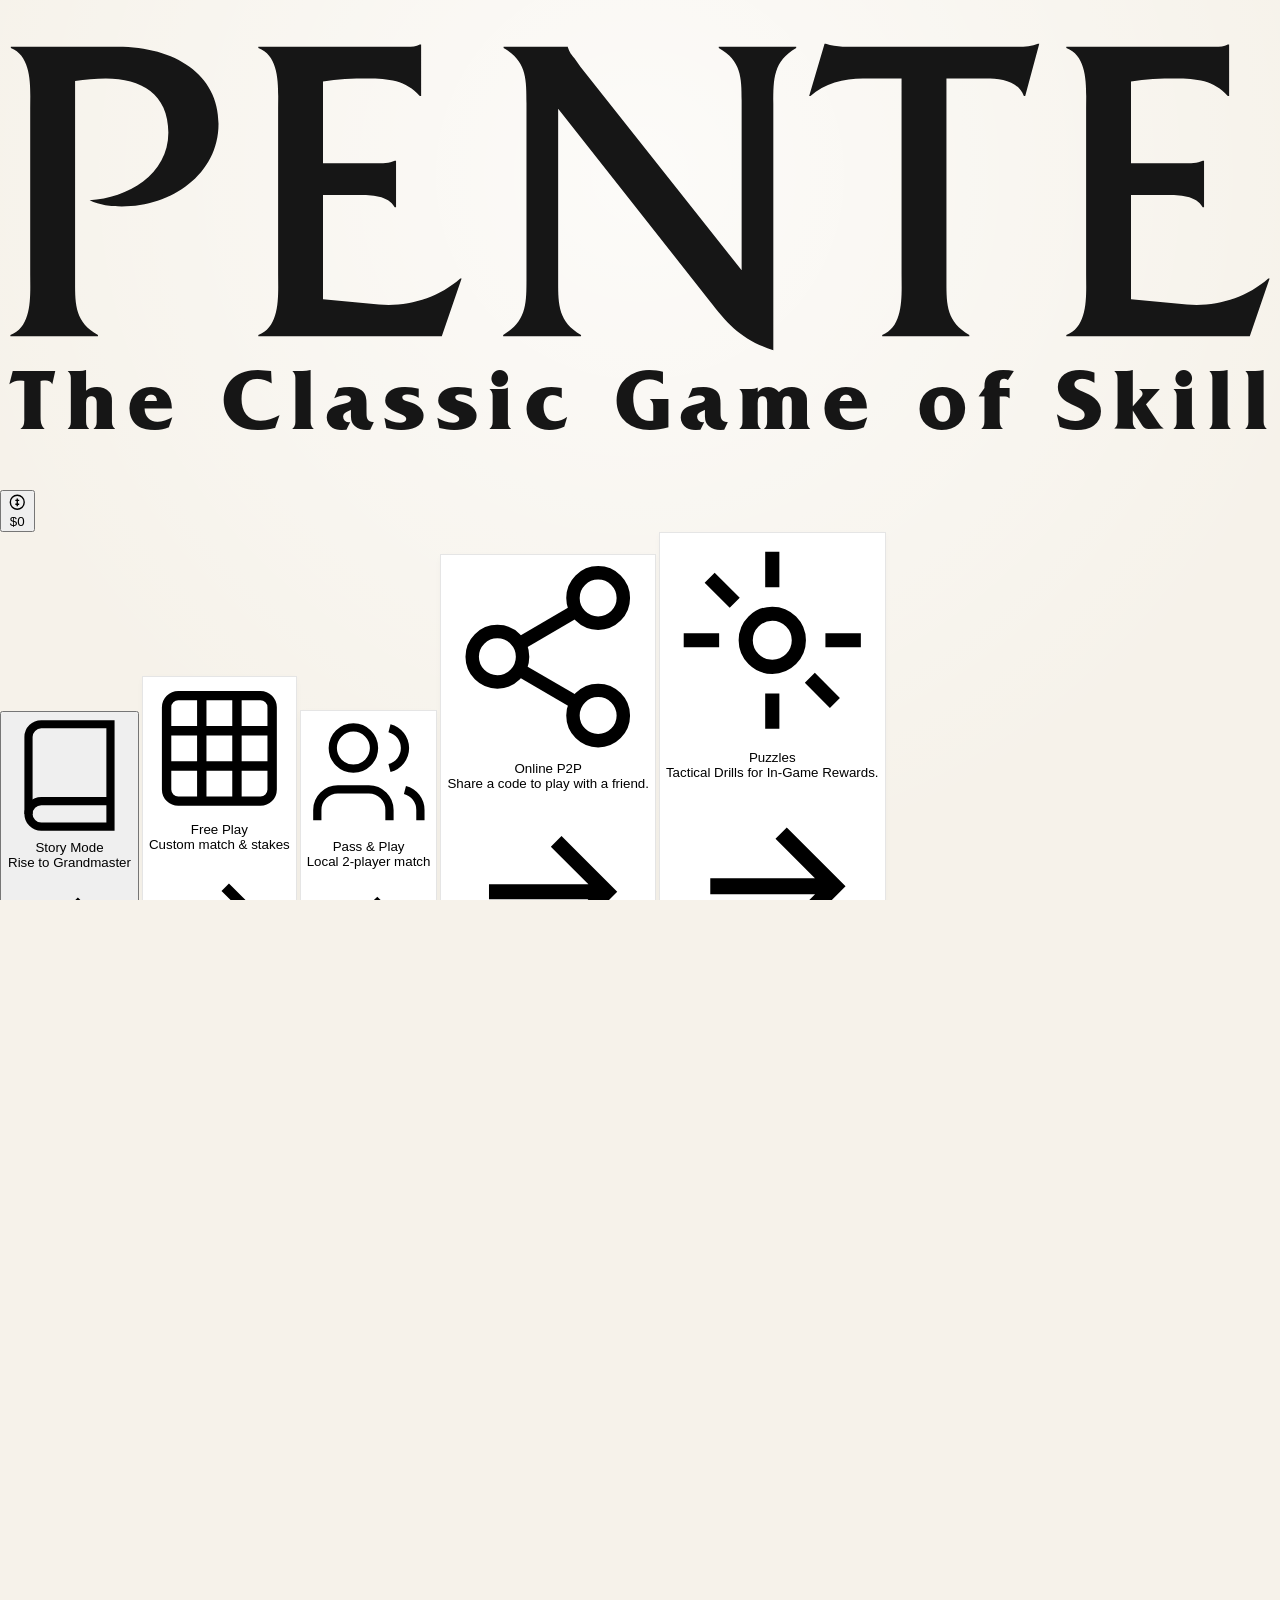
==== commit c3a87fc1: "Update Puzzles subheader copy" ====
--- a/index.html
+++ b/index.html
@@ -103,7 +103,7 @@
             </div>
             <div>
               <div class="text-sm font-semibold text-[#161616]">Puzzles</div>
-              <div class="text-xs text-[#6E675F]">Tactical drills for cash rewards</div>
+              <div class="text-xs text-[#6E675F]">Tactical Drills for In-Game Rewards.</div>
             </div>
           </div>
           <svg class="w-4 h-4 text-[#6E675F]" viewBox="0 0 24 24" fill="none" stroke="currentColor" stroke-width="1.8"><path d="M5 12h14M13 6l6 6-6 6"/></svg>
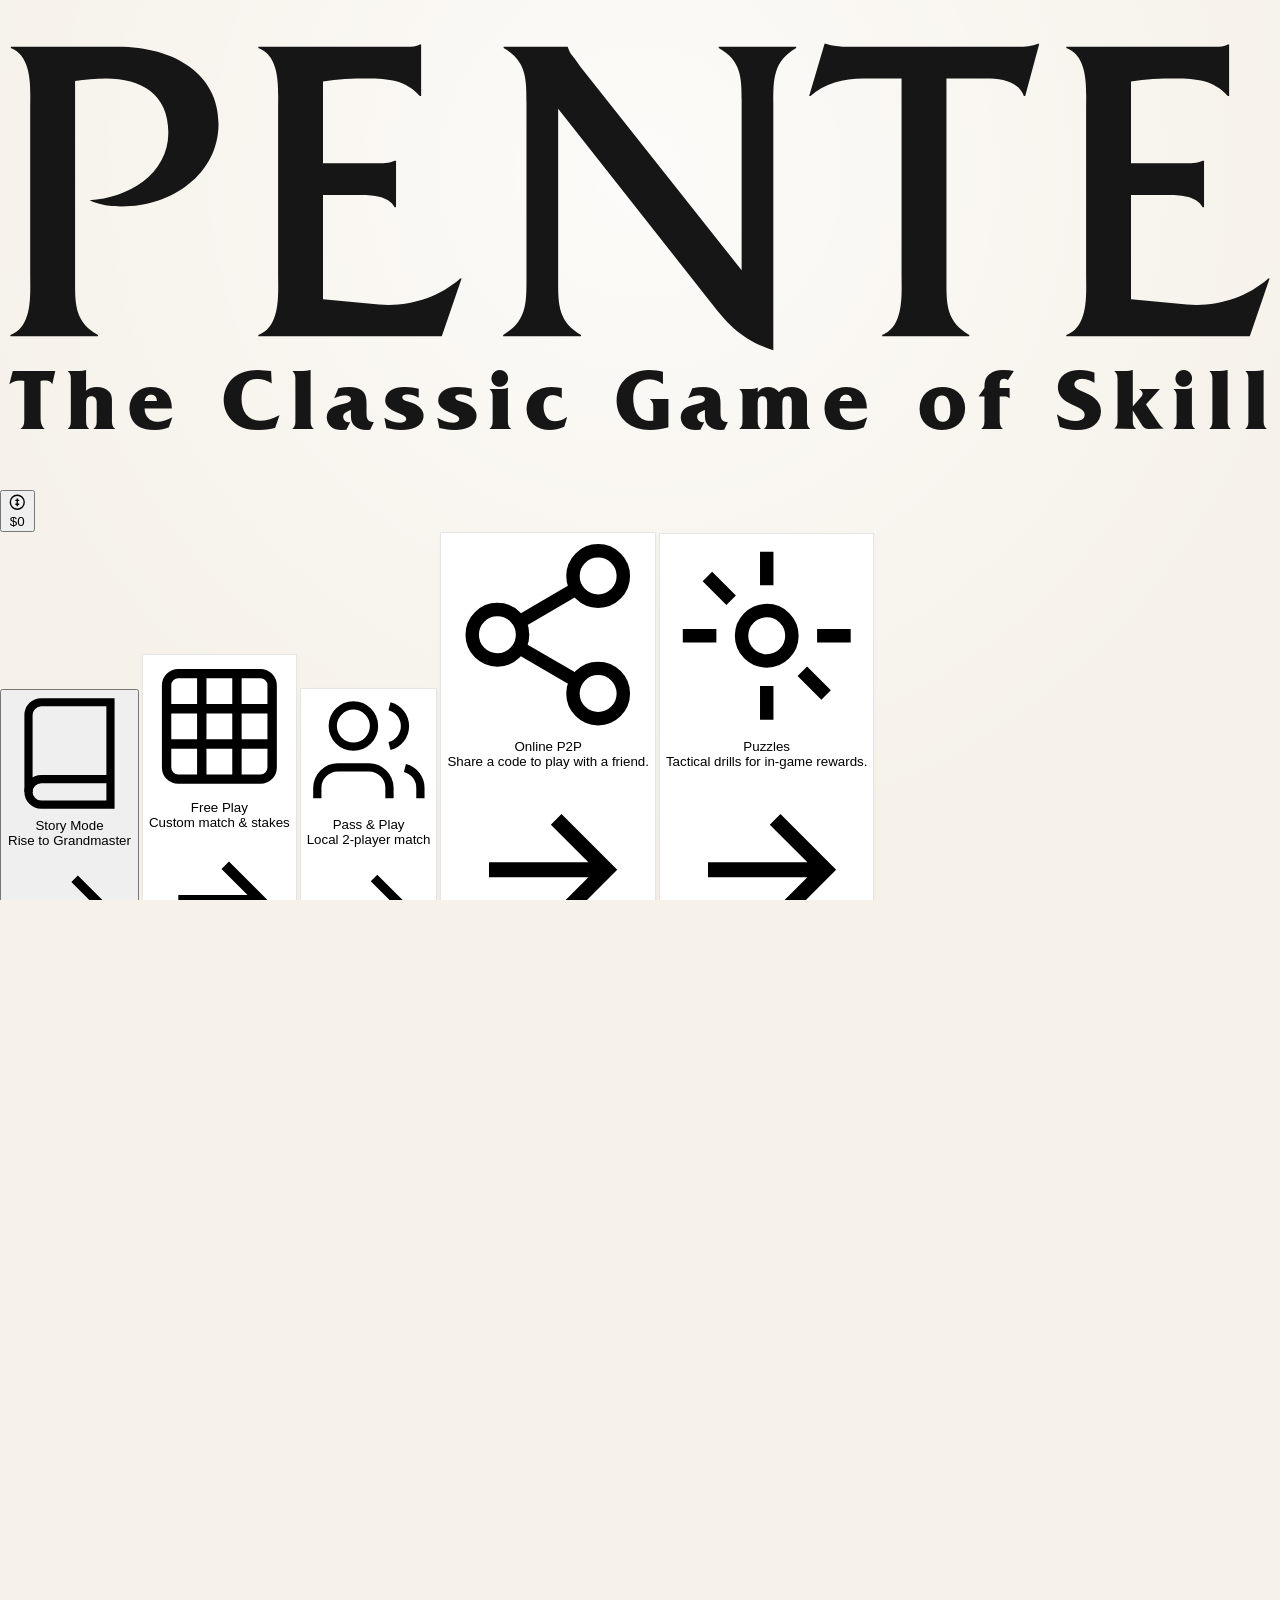
==== commit 987950e0: "Use sentence case for Puzzles subheader" ====
--- a/index.html
+++ b/index.html
@@ -103,7 +103,7 @@
             </div>
             <div>
               <div class="text-sm font-semibold text-[#161616]">Puzzles</div>
-              <div class="text-xs text-[#6E675F]">Tactical Drills for In-Game Rewards.</div>
+              <div class="text-xs text-[#6E675F]">Tactical drills for in-game rewards.</div>
             </div>
           </div>
           <svg class="w-4 h-4 text-[#6E675F]" viewBox="0 0 24 24" fill="none" stroke="currentColor" stroke-width="1.8"><path d="M5 12h14M13 6l6 6-6 6"/></svg>
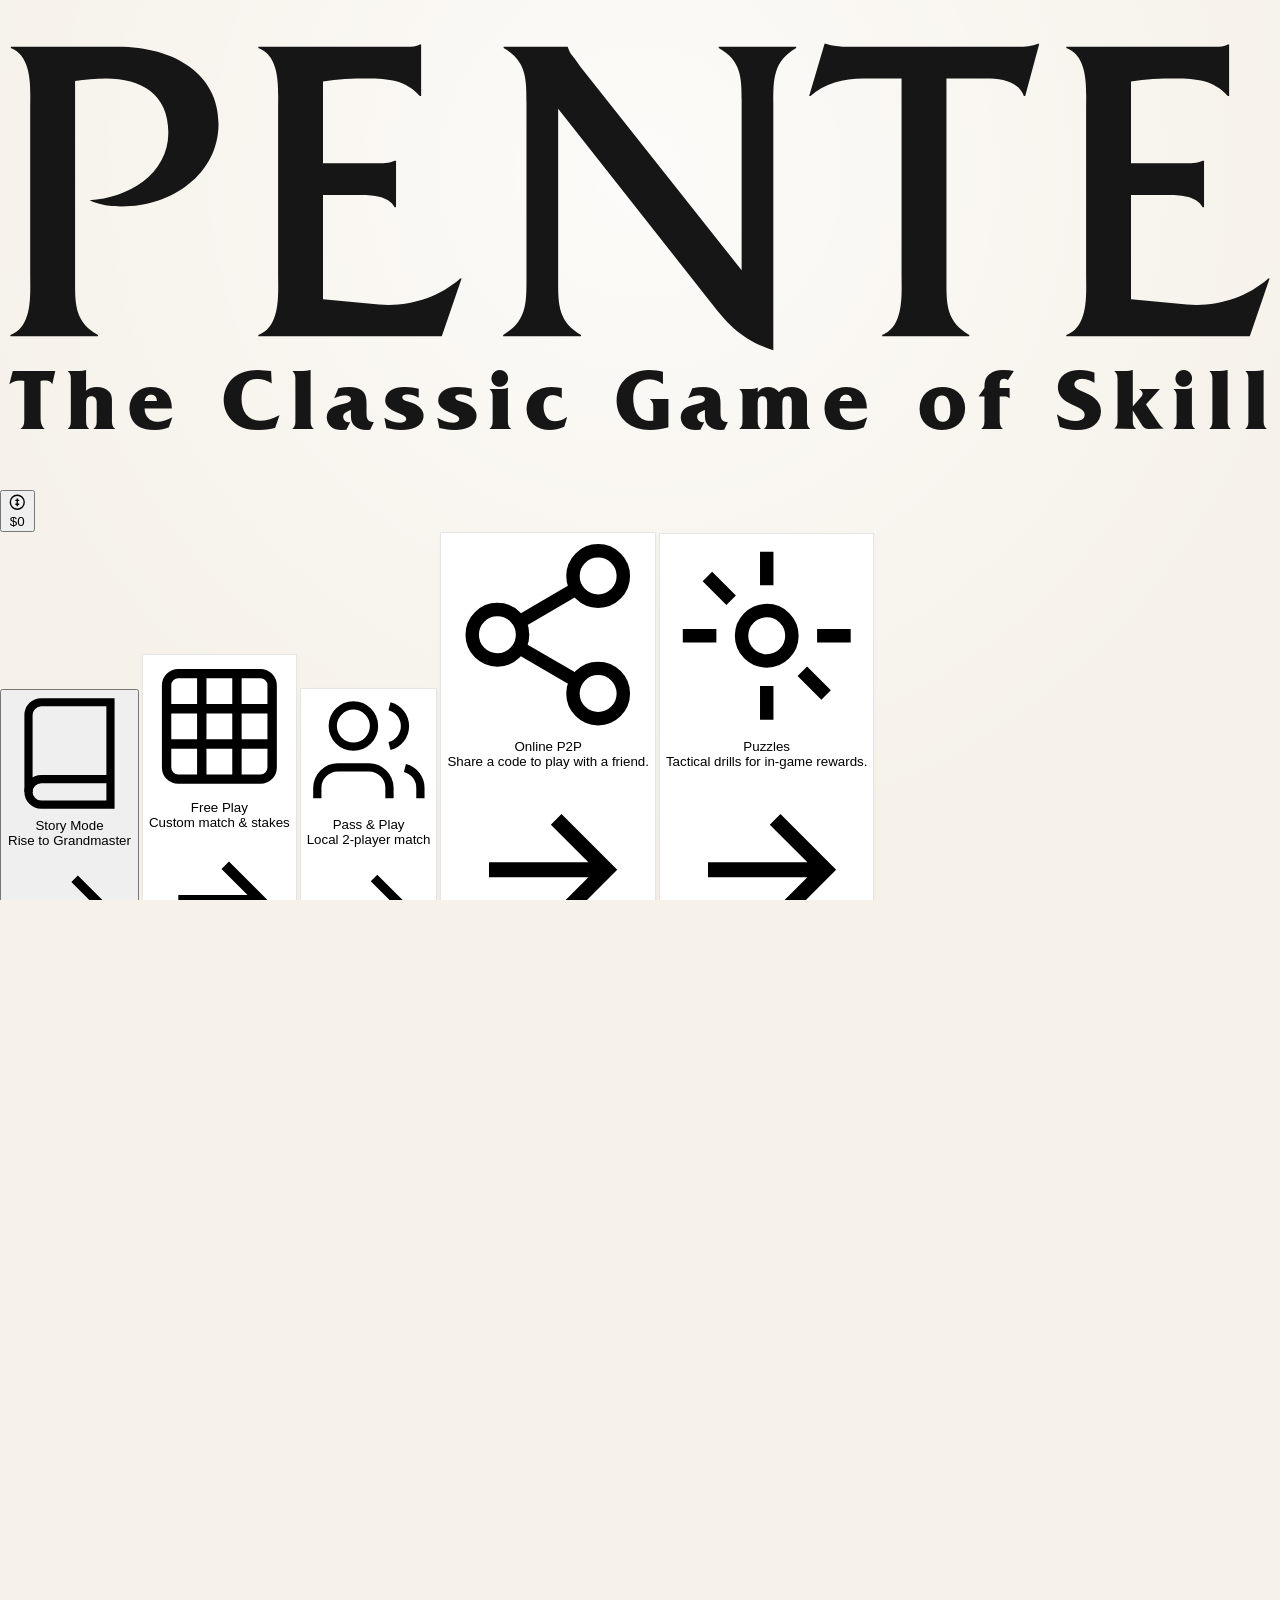
==== commit 18d233a5: "Add live P2P connection diagnostics and error codes to connection screen" ====
--- a/index.html
+++ b/index.html
@@ -565,6 +565,10 @@
         </div>
         <button id="btnP2PJoinRoom" type="button" class="w-full py-2.5 rounded-[6px] bg-[#161616] text-white text-xs font-semibold">Join &amp; Play</button>
       </div>
+      <div class="pt-1 border-t border-[#161616]/10 space-y-1">
+        <div class="text-[10px] font-semibold uppercase tracking-wider text-[#6E675F]">Connection Log</div>
+        <div id="p2pLogBox" class="max-h-24 overflow-y-auto scroll-thin p-2 rounded-[3px] bg-white border border-[#161616]/10 font-mono text-[10px] text-[#3F3A34] leading-relaxed whitespace-pre-wrap">Idle</div>
+      </div>
     </div>
   </div>
 
